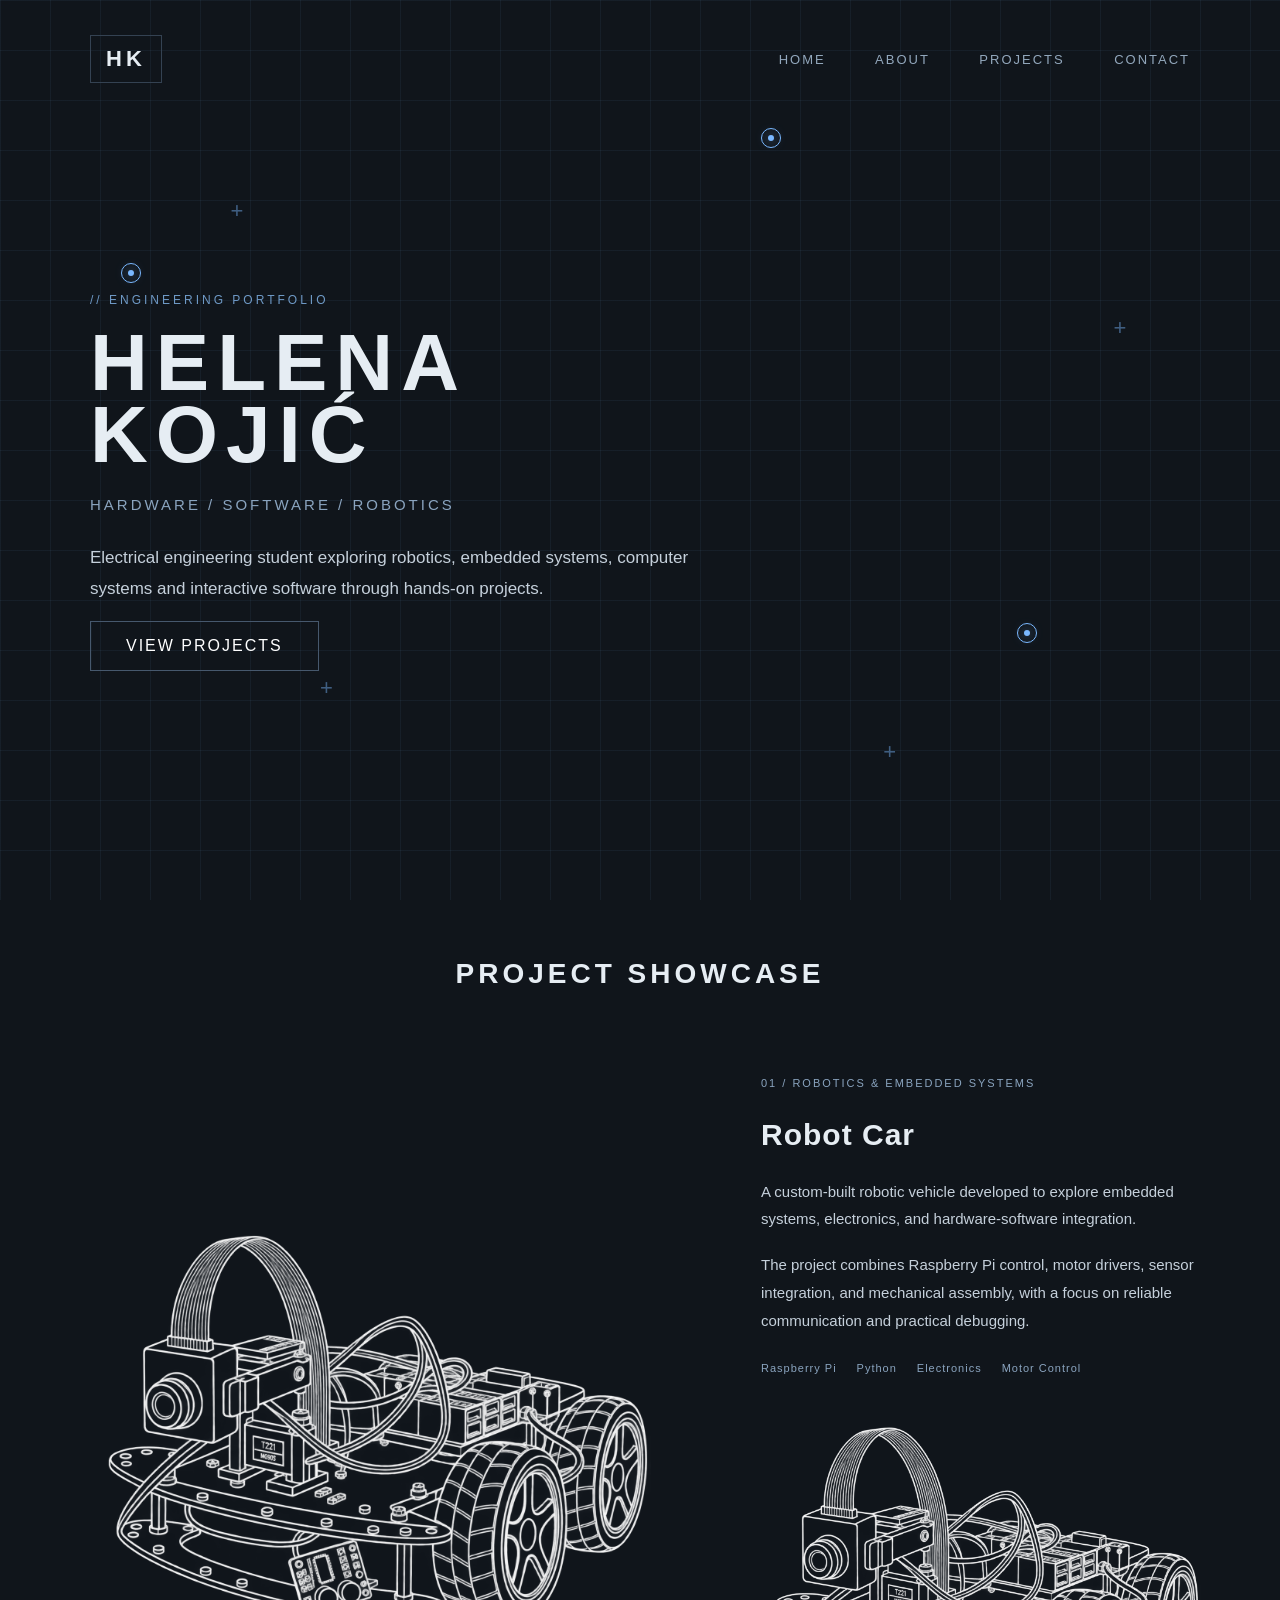
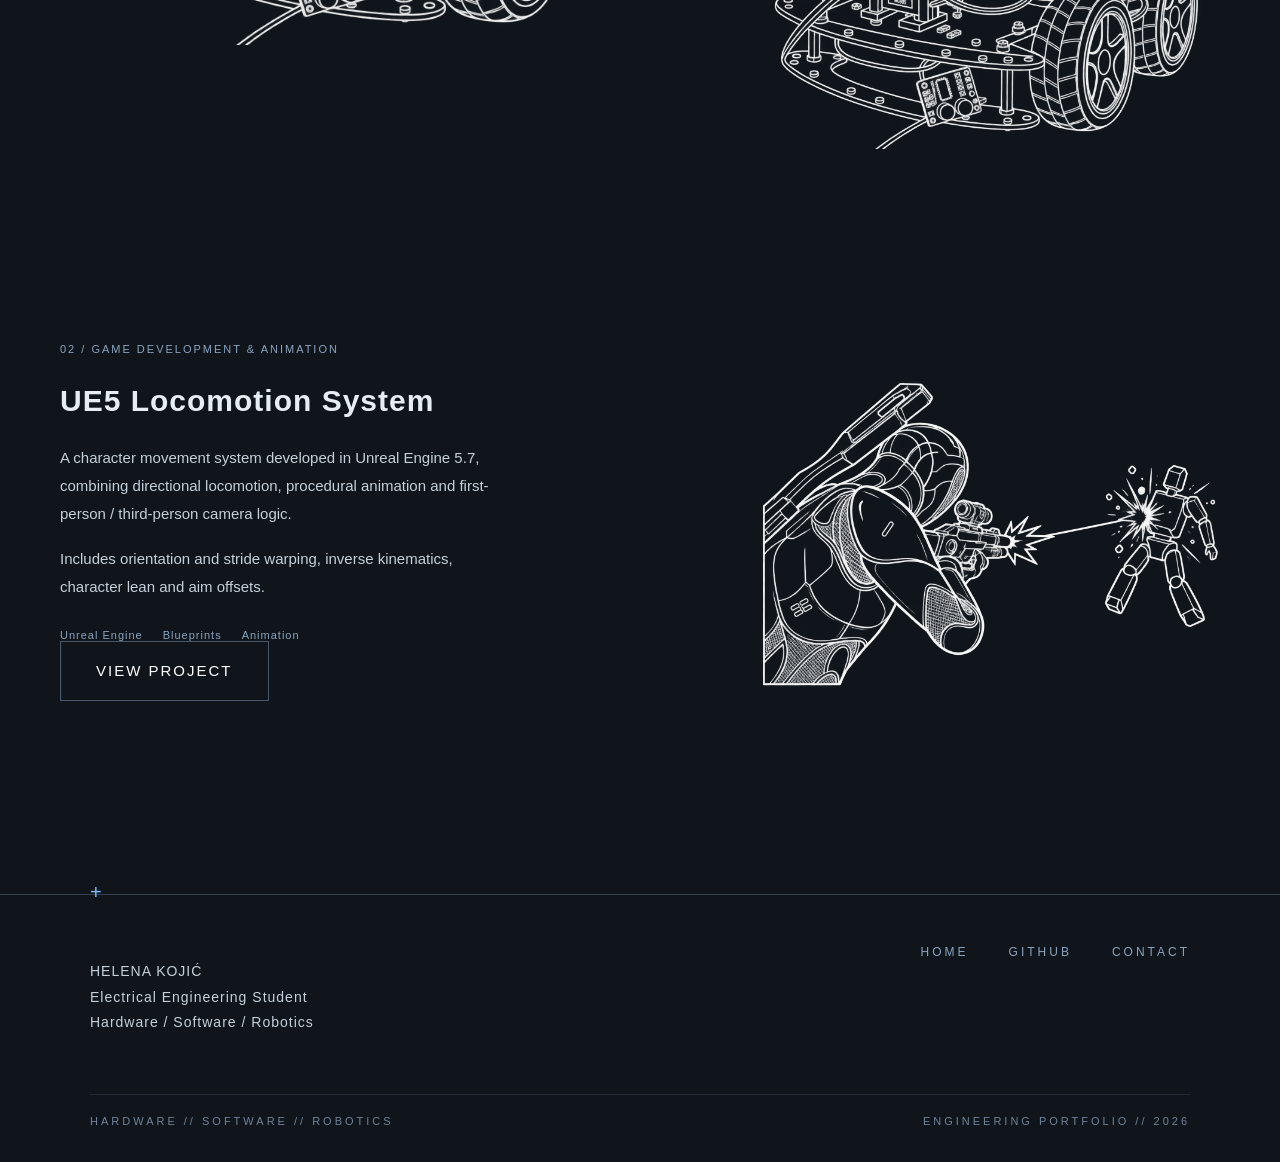
==== index.html @ 5b5fe181 "Add project image for Robot Car in index.html" ====
<!DOCTYPE html>
<html lang="en">

<head>
    <meta charset="UTF-8">
    <meta name="viewport" content="width=device-width, initial-scale=1.0">

    <title>Projects // Helena Kojić</title>

    <link rel="stylesheet" href="style.css">
</head>

<body>

    <!-- Background Effects -->

    <div class="grid"></div>
    <div class="blueprint-line"></div>

    <div class="point point1"></div>
    <div class="point point2"></div>
    <div class="point point3"></div>

    <div class="marker marker1">+</div>
    <div class="marker marker2">+</div>
    <div class="marker marker3">+</div>
    <div class="marker marker4">+</div>


    <!-- Header & Navigation -->

    <header class="header">

        <a
            class="logo"
            href="index.html"
            style="text-decoration: none; color: inherit;"
        >
            HK
        </a>

        <nav class="nav">
            <a href="index.html">HOME</a>
            <a href="about.html">ABOUT</a>
            <a href="index.html#projects">PROJECTS</a>
            <a href="contact.html">CONTACT</a>
        </nav>

    </header>


    <main>

        <!-- Hero Section -->

        <section class="hero">

            <div class="hero-left">

                <p class="tag">
                    // ENGINEERING PORTFOLIO
                </p>

                <h1>
                    HELENA<br>
                    KOJIĆ
                </h1>

                <p class="subtitle">
                    HARDWARE / SOFTWARE / ROBOTICS
                </p>

                <p class="about">
                    Electrical engineering student exploring robotics,
                    embedded systems, computer systems and interactive
                    software through hands-on projects.
                </p>

                <a class="btn" href="#projects">
                    VIEW PROJECTS
                </a>

            </div>

        </section>


        <!-- Project Showcase -->

        <section class="projects" id="projects">

            <h2>PROJECT SHOWCASE</h2>


            <!-- Project 01: Robot Car -->

            <article class="project">

                <div class="project-image">

                    <img
                        src="photos/kucicar.PNG"
                        alt="Technical line illustration of a robot car"
                    >

                </div>


                <div class="project-info">

                    <span class="project-category">
                        01 / ROBOTICS & EMBEDDED SYSTEMS
                    </span>

                    <h3>Robot Car</h3>

                    <p>
                        A custom-built robotic vehicle developed
                        to explore embedded systems, electronics,
                        and hardware-software integration.
                    </p>

                    <p>
                        The project combines Raspberry Pi control,
                        motor drivers, sensor integration, and
                        mechanical assembly, with a focus on
                        reliable communication and practical debugging.
                    </p>

                    <div class="project-tags">
                        <span>Raspberry Pi</span>
                        <span>Python</span>
                        <span>Electronics</span>
                        <span>Motor Control</span>
                        
                    </div>
<div class="project-image">
        <img src="photos/kucicar.PNG" alt="Robot Car">
    </div>
                </div>

            </article>


            <!-- Project 02: UE5 Locomotion System -->

            <article class="project">

                <div class="project-image">

                    <img
                        src="photos/ue5proj.png"
                        alt="Unreal Engine locomotion project"
                    >

                </div>


                <div class="project-info">

                    <span class="project-category">
                        02 / GAME DEVELOPMENT & ANIMATION
                    </span>

                    <h3>UE5 Locomotion System</h3>

                    <p>
                        A character movement system developed in
                        Unreal Engine 5.7, combining directional
                        locomotion, procedural animation and
                        first-person / third-person camera logic.
                    </p>

                    <p>
                        Includes orientation and stride warping,
                        inverse kinematics, character lean and
                        aim offsets.
                    </p>

                    <div class="project-tags">
                        <span>Unreal Engine</span>
                        <span>Blueprints</span>
                        <span>Animation</span>
                    </div>

                    <p>
                        <a href="ue5-locomotion.html" class="btn">
                            VIEW PROJECT
                        </a>
                    </p>

                </div>

            </article>

        </section>

    </main>


    <!-- Footer -->

    <footer class="footer">

        <div class="footer-main">

            <div class="footer-brand">

                <p>
                    HELENA KOJIĆ<br>
                    Electrical Engineering Student<br>
                    Hardware / Software / Robotics
                </p>

            </div>


            <div class="footer-links">

                <a href="index.html">
                    HOME
                </a>

                <a
                    href="https://github.com/l3nna"
                    target="_blank"
                    rel="noopener noreferrer"
                >
                    GITHUB
                </a>

                <a href="contact.html">
                    CONTACT
                </a>

            </div>

        </div>


        <div class="footer-meta">

            <span>
                HARDWARE // SOFTWARE // ROBOTICS
            </span>

            <span>
                ENGINEERING PORTFOLIO // 2026
            </span>

        </div>

    </footer>

</body>

</html>
---- style.css ----
/* Variables & Reset */
:root {
    --bg: #10151b;
    --text: #e6edf3;
    --muted: #8aa4bf;
    --soft: #c5d0db;
    --line: #344252;
    --accent: #7ab8ff;
}

* {
    box-sizing: border-box;
}

html {
    scroll-behavior: smooth;
}

body {
    margin: 0;
    background: var(--bg);
    color: var(--text);
    font-family: "Segoe UI", sans-serif;
    overflow-x: hidden;
}

/* Background & Blueprint */
.grid {
    position: fixed;
    inset: 0;
    background-image:
        linear-gradient(rgba(120,170,220,.07) 1px, transparent 1px),
        linear-gradient(90deg, rgba(120,170,220,.07) 1px, transparent 1px);
    background-size: 50px 50px;
    z-index: -3;
    animation: gridMove 20s linear infinite;
}

.blueprint-line {
    position: fixed;
    width: 300px;
    height: 1px;
    background: var(--accent);
    opacity: .25;
    top: 25%;
    left: -300px;
    z-index: -1;
    animation: lineMove 12s linear infinite;
}

.point {
    position: fixed;
    width: 6px;
    height: 6px;
    background: var(--accent);
    border-radius: 50%;
    box-shadow: 0 0 12px rgba(122,184,255,.8);
    z-index: -1;
    animation: nodePulse 3s infinite;
}

.point::after {
    content: "";
    position: absolute;
    width: 18px;
    height: 18px;
    border: 1px solid var(--accent);
    border-radius: 50%;
    left: -7px;
    top: -7px;
    animation: radarPulse 3s infinite;
}

.point1 {
    top: 30%;
    left: 10%;
}

.point2 {
    top: 70%;
    left: 80%;
    animation-delay: 1s;
}

.point3 {
    top: 15%;
    left: 60%;
    animation-delay: .5s;
}

.marker {
    position: fixed;
    color: var(--accent);
    font-size: 22px;
    opacity: .45;
    z-index: -1;
    animation: markerPulse 4s infinite ease-in-out;
}

.marker1 {
    top: 22%;
    left: 18%;
}

.marker2 {
    top: 75%;
    left: 25%;
    animation-delay: 1s;
}

.marker3 {
    top: 35%;
    right: 12%;
    animation-delay: .5s;
}

.marker4 {
    bottom: 15%;
    right: 30%;
    animation-delay: 2s;
}

/* Header & Navigation */
.header {
    display: flex;
    justify-content: space-between;
    align-items: center;
    padding: 35px 90px;
}

.logo {
    font-size: 22px;
    font-weight: 700;
    letter-spacing: 4px;
    border: 1px solid var(--line);
    padding: 10px 15px;
    animation: glow 3s infinite ease-in-out;
}

.nav a {
    position: relative;
    margin-left: 45px;
    color: #93a8bd;
    text-decoration: none;
    font-size: 13px;
    letter-spacing: 2px;
    transition: .3s;
}

.nav a:hover {
    color: white;
}

.nav a::after {
    content: "";
    position: absolute;
    left: 0;
    bottom: -8px;
    width: 0;
    height: 1px;
    background: var(--accent);
    transition: .3s;
}

.nav a:hover::after {
    width: 100%;
}

/* Hero & Typography */
.hero {
    min-height: 80vh;
    display: flex;
    justify-content: space-between;
    align-items: center;
    padding: 60px 90px;
}

.hero-left {
    max-width: 650px;
    animation: slideIn 1s ease forwards;
}

.hero-right {
    display: flex;
    flex-direction: column;
    align-items: center;
    animation: fadeIn 1.2s ease forwards;
}

.tag {
    color: #6f9ac7;
    font-size: 12px;
    letter-spacing: 3px;
    margin-bottom: 20px;
}

h1 {
    font-size: 80px;
    line-height: .9;
    letter-spacing: 8px;
    margin: 0 0 25px;
}

.subtitle {
    color: var(--muted);
    font-size: 15px;
    letter-spacing: 3px;
    margin-bottom: 30px;
}

.about,
.description {
    color: var(--soft);
    font-size: 17px;
    line-height: 1.8;
    max-width: 700px;
}

.about-page {
    padding: 60px 90px;
    width: 100%;
}

.description {
    margin-top: 40px;
}

/* Buttons & Photo */
.btn {
    display: inline-block;
    position: relative;
    overflow: hidden;
    background: transparent;
    color: white;
    border: 1px solid #46586d;
    padding: 15px 35px;
    text-decoration: none;
    letter-spacing: 2px;
    transition: .3s;
}

.btn::before {
    content: "";
    position: absolute;
    inset: 0;
    background: rgba(122,184,255,.15);
    transform: translateX(-100%);
    transition: .4s;
}

.btn:hover::before {
    transform: translateX(0);
}

.btn:hover {
    transform: translateY(-3px);
    border-color: var(--accent);
}

.photo-frame {
    width: 380px;
    height: 450px;
    padding: 15px;
    border: 1px solid var(--line);
    position: relative;
    background:
        linear-gradient(
            90deg,
            transparent 49%,
            rgba(122,184,255,.08) 50%,
            transparent 51%
        ),
        linear-gradient(
            0deg,
            transparent 49%,
            rgba(122,184,255,.08) 50%,
            transparent 51%
        );
    transition: .4s;
    animation: photoGlow 4s infinite ease-in-out;
}

.photo-frame1 {
    border: 1px solid var(--line);
    position: relative;
    background:
        linear-gradient(
            90deg,
            transparent 49%,
            rgba(122,184,255,.08) 50%,
            transparent 51%
        ),
        linear-gradient(
            0deg,
            transparent 49%,
            rgba(122,184,255,.08) 50%,
            transparent 51%
        );
    transition: .4s;
    animation: photoGlow 4s infinite ease-in-out;
}

.photo-frame:hover {
    box-shadow: 0 0 25px rgba(122,184,255,.15);
}

.photo-frame1:hover {
    box-shadow: 0 0 25px rgba(122,184,255,.15);
}
.profile {
    width: 100%;
    height: 100%;
    object-fit: cover;
    filter: grayscale(20%) contrast(1.1);
    transition: .4s;
}

.photo-frame:hover .profile {
    transform: scale(1.03);
}

.photo-frame::before {
    content: "+";
    position: absolute;
    top: -28px;
    left: 50%;
    transform: translateX(-50%);
    color: var(--accent);
    font-size: 20px;
    opacity: .5;
}

.photo-label {
    margin-top: 15px;
    color: #6f849b;
    font-size: 11px;
    letter-spacing: 3px;
}

.photo-label1 {
    margin-top: 15px;
    color: #6f849b;
    font-size: 11px;
    letter-spacing: 3px;
    text-align: center;
}

.corner {
    position: absolute;
    width: 25px;
    height: 25px;
    border-color: var(--accent);
}

.top-left {
    top: -1px;
    left: -1px;
    border-top: 2px solid;
    border-left: 2px solid;
}

.top-right {
    top: -1px;
    right: -1px;
    border-top: 2px solid;
    border-right: 2px solid;
}

.bottom-left {
    bottom: -1px;
    left: -1px;
    border-bottom: 2px solid;
    border-left: 2px solid;
}

.bottom-right {
    bottom: -1px;
    right: -1px;
    border-bottom: 2px solid;
    border-right: 2px solid;
}

.photo1 {
    width: 1180px;
    display: flex;
    flex-direction: column;
    align-items: center;
    margin-left: auto;
}

/* About & Profile */
.profile-section {
    animation: slideIn 1s ease forwards;
    display: grid;
    grid-template-columns: 1fr auto;
    align-items: center;
    gap: 120px;
}

.profile-text {
    flex: 1;
    max-width: 700px;
    animation: profileLeft 1s ease forwards;
}

.profile-photo {
    width: 380px;
    display: flex;
    flex-direction: column;
    align-items: center;
    margin-left: auto;
    animation: profileRight 1.2s ease forwards;
}

/* Focus & Philosophy */
.focus-section {
    max-width: 900px;
    margin: 100px auto 0;
    text-align: center;
}

.focus-box,
.philosophy-box,
.skill-box,
.interest-box {
    animation: boxReveal .8s ease forwards;
}

.focus-box {
    border: 1px solid var(--line);
    padding: 40px;
    margin-bottom: 90px;
    position: relative;
}

.focus-box::before {
    content: "+";
    position: absolute;
    top: -18px;
    left: 50%;
    transform: translateX(-50%);
    color: var(--accent);
    font-size: 20px;
}

.focus-box h2 {
    font-size: 25px;
    letter-spacing: 5px;
    margin-bottom: 30px;
}

.focus-box p {
    color: var(--soft);
    line-height: 2;
    font-size: 16px;
}

.philosophy-box {
    border-top: 1px solid var(--line);
    border-bottom: 1px solid var(--line);
    padding: 60px 40px;
    position: relative;
}

.philosophy-box::before,
.philosophy-box::after {
    content: "+";
    position: absolute;
    left: 50%;
    transform: translateX(-50%);
    color: var(--accent);
    font-size: 20px;
}

.philosophy-box::before {
    top: -13px;
}

.philosophy-box::after {
    bottom: -13px;
}

.quote {
    max-width: 750px;
    margin: 0 auto 30px;
    font-size: 42px;
    line-height: 1.4;
    font-style: italic;
    animation: quoteAppear 1.5s ease forwards;
}

.quote-description {
    max-width: 650px;
    margin: auto;
    color: var(--soft);
    font-size: 17px;
    line-height: 1.8;
}

.focus-box::before,
.philosophy-box::before,
.philosophy-box::after,
.skill-box::before,
.interest-box::before {
    animation: markerFloat 3s infinite ease-in-out;
}

/* Skills & Interests */
.skills {
    margin-top: 120px;
}

.skills h2 {
    font-size: 45px;
    letter-spacing: 6px;
    margin-bottom: 50px;
}

.skills-grid {
    display: grid;
    grid-template-columns: repeat(3, 1fr);
    gap: 30px;
}

.skill-box {
    border: 1px solid var(--line);
    padding: 30px;
    min-height: 250px;
    position: relative;
    transition:
        transform .3s ease,
        border-color .3s ease,
        box-shadow .3s ease;
}

.skill-box:hover {
    border-color: var(--accent);
    transform: translateY(-8px);
    box-shadow: 0 0 20px rgba(122,184,255,.12);
}

.skill-box::before {
    content: "+";
    position: absolute;
    top: -15px;
    left: 20px;
    color: var(--accent);
    font-size: 20px;
}

.skill-box h3 {
    color: var(--accent);
    font-size: 16px;
    letter-spacing: 3px;
    margin-bottom: 25px;
}

.skill-box p {
    color: var(--soft);
    line-height: 2;
    font-size: 15px;
}

.skill-box:nth-child(1) {
    animation-delay: .1s;
}

.skill-box:nth-child(2) {
    animation-delay: .2s;
}

.skill-box:nth-child(3) {
    animation-delay: .3s;
}

.skill-box:nth-child(4) {
    animation-delay: .4s;
}

.skill-box:nth-child(5) {
    animation-delay: .5s;
}

.skill-box:nth-child(6) {
    animation-delay: .6s;
}

.interests {
    margin-top: 120px;
}

.interests h2 {
    font-size: 40px;
    letter-spacing: 5px;
    margin-bottom: 50px;
}

.interest-grid {
    display: grid;
    grid-template-columns: repeat(2, 1fr);
    gap: 30px;
}

.interest-box {
    border: 1px solid var(--line);
    padding: 30px;
    position: relative;
    transition:
        transform .3s ease,
        border-color .3s ease,
        box-shadow .3s ease;
}

.interest-box:hover {
    border-color: var(--accent);
    transform: translateY(-8px);
    box-shadow: 0 0 20px rgba(122,184,255,.12);
}

.interest-box::before {
    content: "+";
    position: absolute;
    top: -15px;
    left: 20px;
    color: var(--accent);
}

.interest-box h3 {
    color: var(--accent);
    letter-spacing: 3px;
}

.interest-box p {
    color: var(--soft);
    line-height: 1.8;
}

/* Exploration */
.exploration {
    margin: 120px auto 0;
    max-width: 900px;
    text-align: center;
}

.exploration h2 {
    font-size: 35px;
    letter-spacing: 5px;
    margin-bottom: 40px;
}

.exploration-text {
    color: var(--soft);
    font-size: 18px;
    line-height: 1.9;
    max-width: 750px;
    margin: 0 auto 60px;
}

.exploration-grid {
    display: flex;
    flex-direction: column;
    gap: 35px;
}

.exploration-item {
    display: flex;
    gap: 35px;
    align-items: center;
    text-align: left;
}

.exploration-item span {
    color: var(--accent);
    font-size: 32px;
    font-weight: bold;
    min-width: 40px;
}

.exploration-item p {
    color: var(--soft);
    font-size: 17px;
    line-height: 1.8;
    margin: 0;
}


/* ==========================
   PROJECT SHOWCASE
   ========================== */

.projects {
    width: calc(100% - 120px);
    max-width: 1200px;
    margin: 120px auto 0;
}

.projects h2 {
    text-align: center;
    font-size: 28px;
    font-weight: 700;
    letter-spacing: 4px;
    margin: 0 0 85px;
}

/* Project layout */

.projects .project {
    display: grid;
    grid-template-columns: minmax(0, 1.15fr) minmax(0, 0.85fr);
    align-items: center;
    column-gap: 80px;
    margin-bottom: 130px;
    width: 100%;
}

/* Image */

.projects .project-image {
    width: 100%;
    min-width: 0;
    height: 420px;

    display: flex;
    align-items: center;
    justify-content: center;
}

.projects .project-image img {
    display: block;
    width: 100%;
    height: 100%;
    object-fit: contain;
}

/* Information */

.projects .project-info {
    width: 100%;
    min-width: 0;
    max-width: 440px;
}

.projects .project-category {
    display: block;
    color: var(--muted);
    font-size: 11px;
    font-weight: 500;
    letter-spacing: 2px;
    line-height: 1.6;
    margin-bottom: 22px;
}

.projects .project-info h3 {
    font-size: 30px;
    font-weight: 600;
    letter-spacing: 1px;
    line-height: 1.3;
    margin: 0 0 24px;
    color: var(--text);
}

.projects .project-info p {
    font-size: 15px;
    line-height: 1.85;
    color: var(--soft);
    margin: 0 0 18px;
}

/* Technology list */

.projects .project-tags {
    display: flex;
    flex-wrap: wrap;
    gap: 10px 20px;
    margin-top: 28px;
}

.projects .project-tags span {
    font-size: 11px;
    letter-spacing: 1px;
    color: var(--muted);
}

/* Alternate image / text position */

.projects .project:nth-of-type(even) .project-image {
    order: 2;
}

.projects .project:nth-of-type(even) .project-info {
    order: 1;
}

/* Responsive */

@media (max-width: 900px) {
    .projects {
        width: calc(100% - 60px);
    }

    .projects .project {
        grid-template-columns: 1fr;
        gap: 35px;
        margin-bottom: 90px;
    }

    .projects .project-image {
        height: 340px;
        order: 0 !important;
    }

    .projects .project-info {
        max-width: 650px;
        order: 1 !important;
    }
}

@media (max-width: 600px) {
    .projects {
        width: calc(100% - 40px);
        margin-top: 80px;
    }

    .projects h2 {
        font-size: 23px;
        margin-bottom: 45px;
    }

    .projects .project-image {
        height: 260px;
    }

    .projects .project-info h3 {
        font-size: 26px;
    }

    .projects .project-info p {
        font-size: 14px;
    }
}


/* Contact */
.contact-page {
    padding: 60px 90px;
}

.contact-header {
    animation: slideIn 1s ease forwards;
}

.contact-container {
    margin-top: 100px;
    display: grid;
    grid-template-columns: 1fr 1fr;
    gap: 80px;
    align-items: center;
}

.contact-box {
    border: 1px solid var(--line);
    padding: 35px;
    margin-bottom: 40px;
    position: relative;
    transition: .3s;
}

.contact-box:hover {
    border-color: var(--accent);
    transform: translateY(-5px);
}

.contact-box::before {
    content: "+";
    position: absolute;
    top: -15px;
    left: 20px;
    color: var(--accent);
}

.contact-box h2 {
    color: var(--accent);
    font-size: 16px;
    letter-spacing: 4px;
    margin-bottom: 25px;
}

.contact-box p {
    color: var(--soft);
    line-height: 2;
}

.contact-box a {
    color: var(--soft);
    text-decoration: none;
    transition: .3s;
}

.contact-box a:hover {
    color: var(--accent);
}

.terminal {
    border: 1px solid var(--line);
    padding: 45px;
    min-height: 300px;
    position: relative;
    background: rgba(122,184,255,.03);
}

.terminal::before {
    content: "+";
    position: absolute;
    top: -15px;
    left: 50%;
    transform: translateX(-50%);
    color: var(--accent);
}

.terminal-title {
    color: var(--accent);
    letter-spacing: 3px;
    font-size: 13px;
    margin-bottom: 40px;
}

.terminal p {
    color: var(--soft);
    font-size: 17px;
    line-height: 2;
}

.terminal-line {
    margin-top: 50px;
    color: var(--accent);
    letter-spacing: 4px;
    animation: blinkText 2s infinite;
}

/* Footer */
.footer {
    margin-top: 150px;
    padding: 50px 90px 35px;
    border-top: 1px solid var(--line);
    position: relative;
}

.footer::before {
    content: "+";
    position: absolute;
    top: -14px;
    left: 90px;
    color: var(--accent);
    font-size: 20px;
}

.footer-main {
    display: flex;
    justify-content: space-between;
    align-items: flex-start;
}

.footer-logo {
    font-size: 42px;
    font-weight: 700;
    letter-spacing: 8px;
    margin-bottom: 15px;
}

.footer-brand p {
    color: var(--soft);
    font-size: 14px;
    line-height: 1.8;
    letter-spacing: 1px;
}

.footer-links {
    display: flex;
    gap: 40px;
}

.footer-links a {
    color: #8aa4bf;
    text-decoration: none;
    font-size: 12px;
    letter-spacing: 3px;
    position: relative;
    transition: .3s;
}

.footer-links a:hover {
    color: var(--accent);
}

.footer-links a::after {
    content: "";
    position: absolute;
    left: 0;
    bottom: -8px;
    width: 0;
    height: 1px;
    background: var(--accent);
    transition: .3s;
}

.footer-links a:hover::after {
    width: 100%;
}

.footer-meta {
    margin-top: 45px;
    padding-top: 20px;
    border-top: 1px solid rgba(52,66,82,.5);
    display: flex;
    justify-content: space-between;
    color: #6f849b;
    font-size: 11px;
    letter-spacing: 3px;
}

/* Animations */
@keyframes gridMove {
    from {
        background-position: 0 0;
    }

    to {
        background-position: 50px 50px;
    }
}

@keyframes lineMove {
    from {
        transform: translateX(0);
    }

    to {
        transform: translateX(160vw);
    }
}

@keyframes nodePulse {
    0%, 100% {
        opacity: .35;
    }

    50% {
        opacity: 1;
    }
}

@keyframes radarPulse {
    from {
        transform: scale(.5);
        opacity: .6;
    }

    to {
        transform: scale(2);
        opacity: 0;
    }
}

@keyframes markerPulse {
    0%, 100% {
        opacity: .25;
        transform: scale(1);
    }

    50% {
        opacity: .7;
        transform: scale(1.15);
    }
}

@keyframes glow {
    0%, 100% {
        box-shadow: none;
    }

    50% {
        box-shadow: 0 0 15px rgba(122,184,255,.25);
    }
}

@keyframes slideIn {
    from {
        opacity: 0;
        transform: translateX(-40px);
    }

    to {
        opacity: 1;
        transform: translateX(0);
    }
}

@keyframes fadeIn {
    from {
        opacity: 0;
        transform: translateY(30px);
    }

    to {
        opacity: 1;
        transform: translateY(0);
    }
}

@keyframes profileLeft {
    from {
        opacity: 0;
        transform: translateX(-50px);
    }

    to {
        opacity: 1;
        transform: translateX(0);
    }
}

@keyframes profileRight {
    from {
        opacity: 0;
        transform: translateX(50px);
    }

    to {
        opacity: 1;
        transform: translateX(0);
    }
}

@keyframes boxReveal {
    from {
        opacity: 0;
        transform: translateY(30px);
    }

    to {
        opacity: 1;
        transform: translateY(0);
    }
}

@keyframes photoGlow {
    0%, 100% {
        box-shadow: 0 0 0 rgba(122,184,255,0);
    }

    50% {
        box-shadow: 0 0 25px rgba(122,184,255,.15);
    }
}

@keyframes markerFloat {
    0%, 100% {
        opacity: .4;
        transform: translateY(0);
    }

    50% {
        opacity: 1;
        transform: translateY(-5px);
    }
}

@keyframes quoteAppear {
    from {
        opacity: 0;
        letter-spacing: 8px;
    }

    to {
        opacity: 1;
        letter-spacing: 0;
    }
}

@keyframes blinkText {
    0%, 100% {
        opacity: .3;
    }

    50% {
        opacity: 1;
    }
}

/* Mobile */
@media(max-width:900px) {
    .header,
    .hero,
    .about-page {
        padding: 30px;
    }

    .hero,
    .profile-section {
        flex-direction: column;
        gap: 60px;
    }

    h1 {
        font-size: 50px;
    }

    .photo-frame {
        width: 300px;
        height: 380px;
    }

    .profile-photo {
        width: 300px;
    }

    .skills-grid,
    .interest-grid {
        grid-template-columns: 1fr;
    }

    .nav a {
        margin-left: 15px;
    }

    .contact-container {
        grid-template-columns: 1fr;
    }

    .contact-page {
        padding: 30px;
    }
}
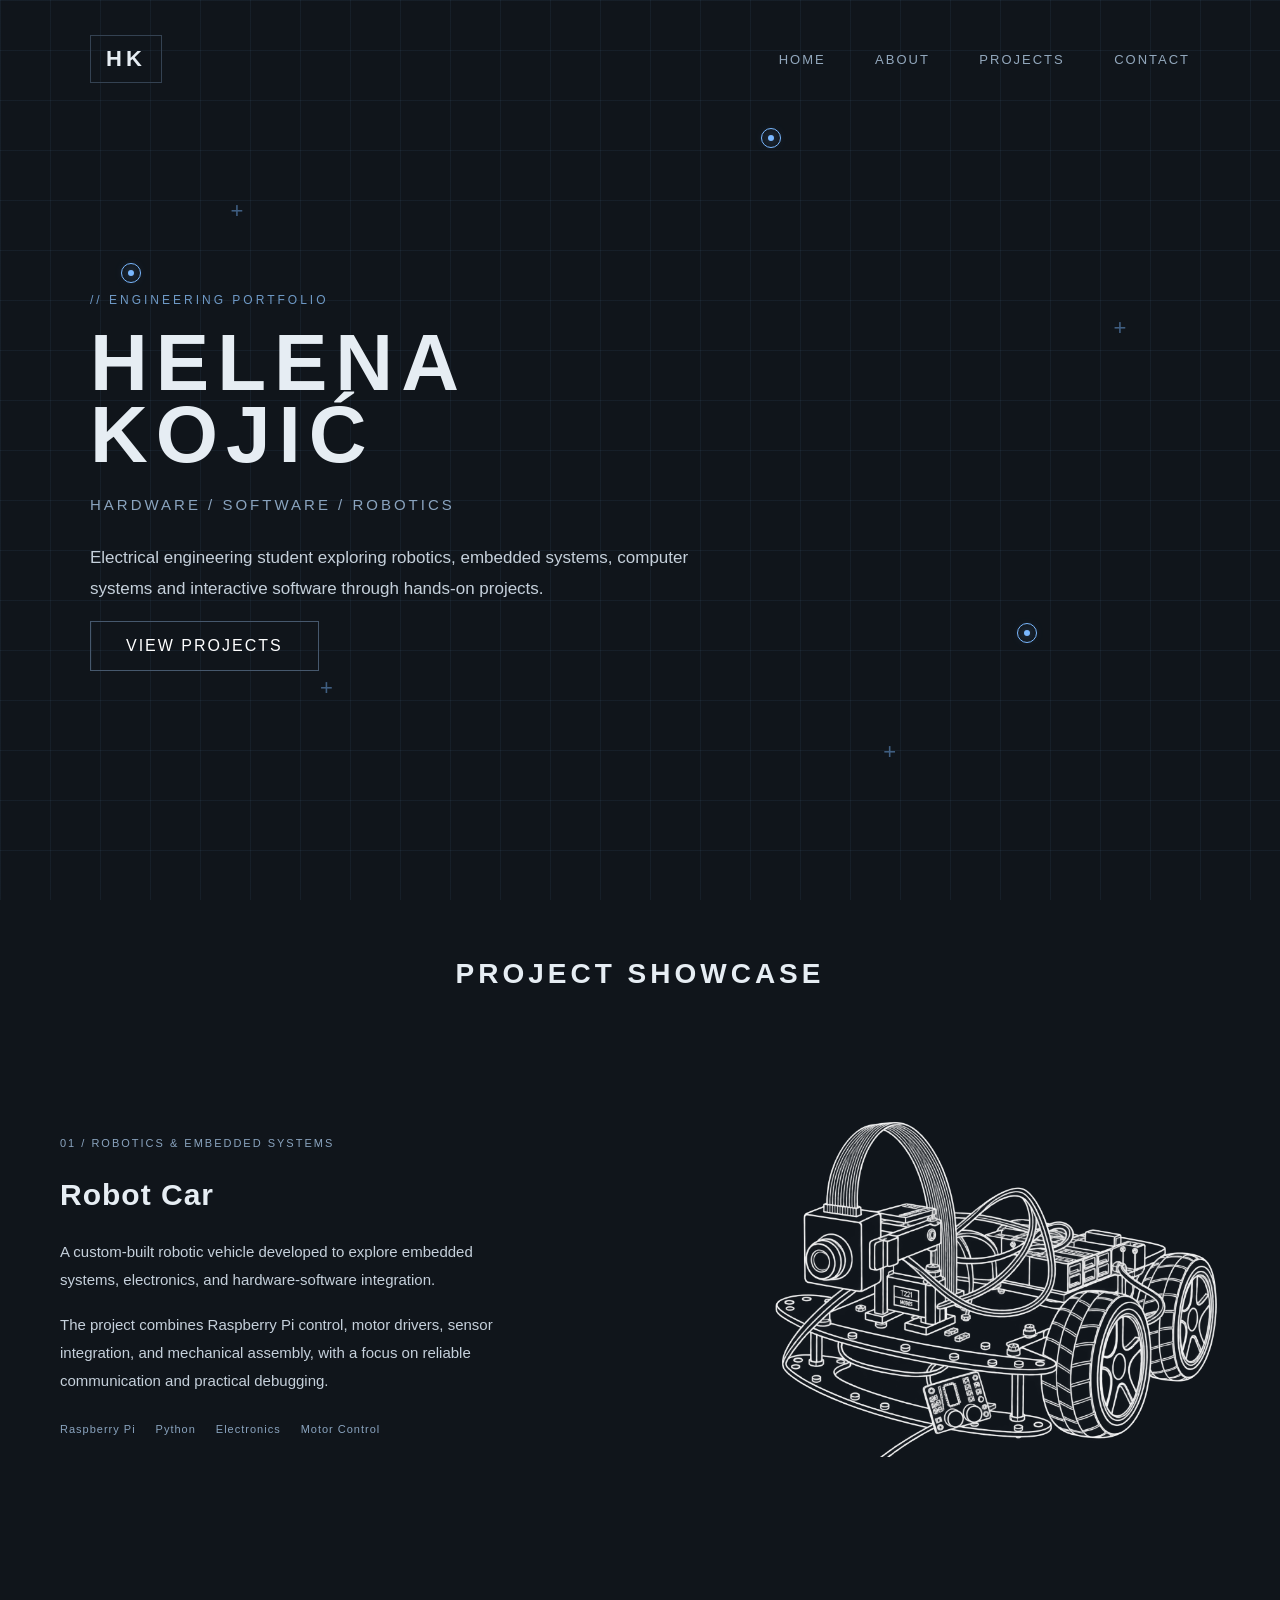
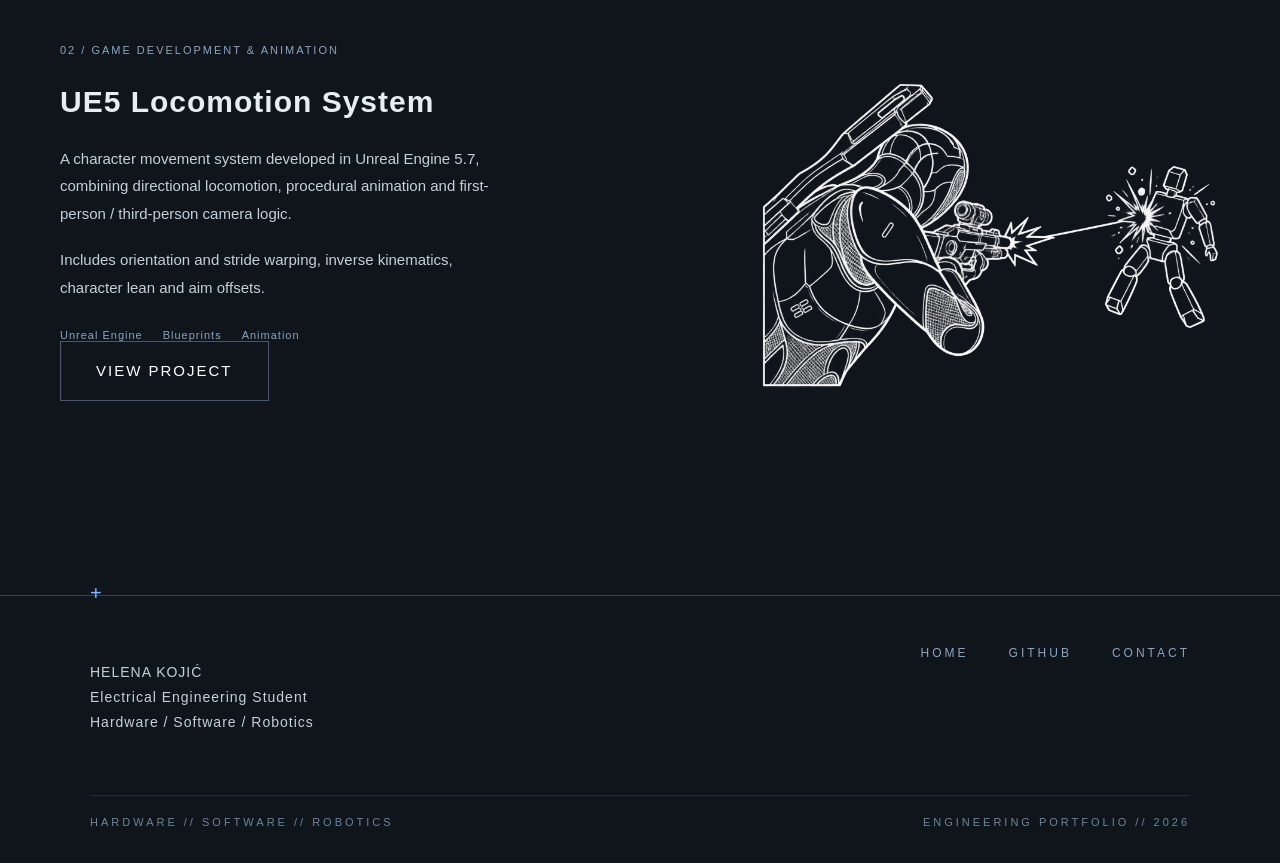
==== commit 0f0cf84d: "Refactor project image section in index.html" ====
--- a/index.html
+++ b/index.html
@@ -97,14 +97,7 @@
 
             <article class="project">
 
-                <div class="project-image">
-
-                    <img
-                        src="photos/kucicar.PNG"
-                        alt="Technical line illustration of a robot car"
-                    >
-
-                </div>
+                
 
 
                 <div class="project-info">
@@ -135,11 +128,16 @@
                         <span>Motor Control</span>
                         
                     </div>
+
+                </div>
 <div class="project-image">
-        <img src="photos/kucicar.PNG" alt="Robot Car">
-    </div>
-                </div>
-
+
+                    <img
+                        src="photos/kucicar.PNG"
+                        alt="Technical line illustration of a robot car"
+                    >
+
+                </div>
             </article>
 
 
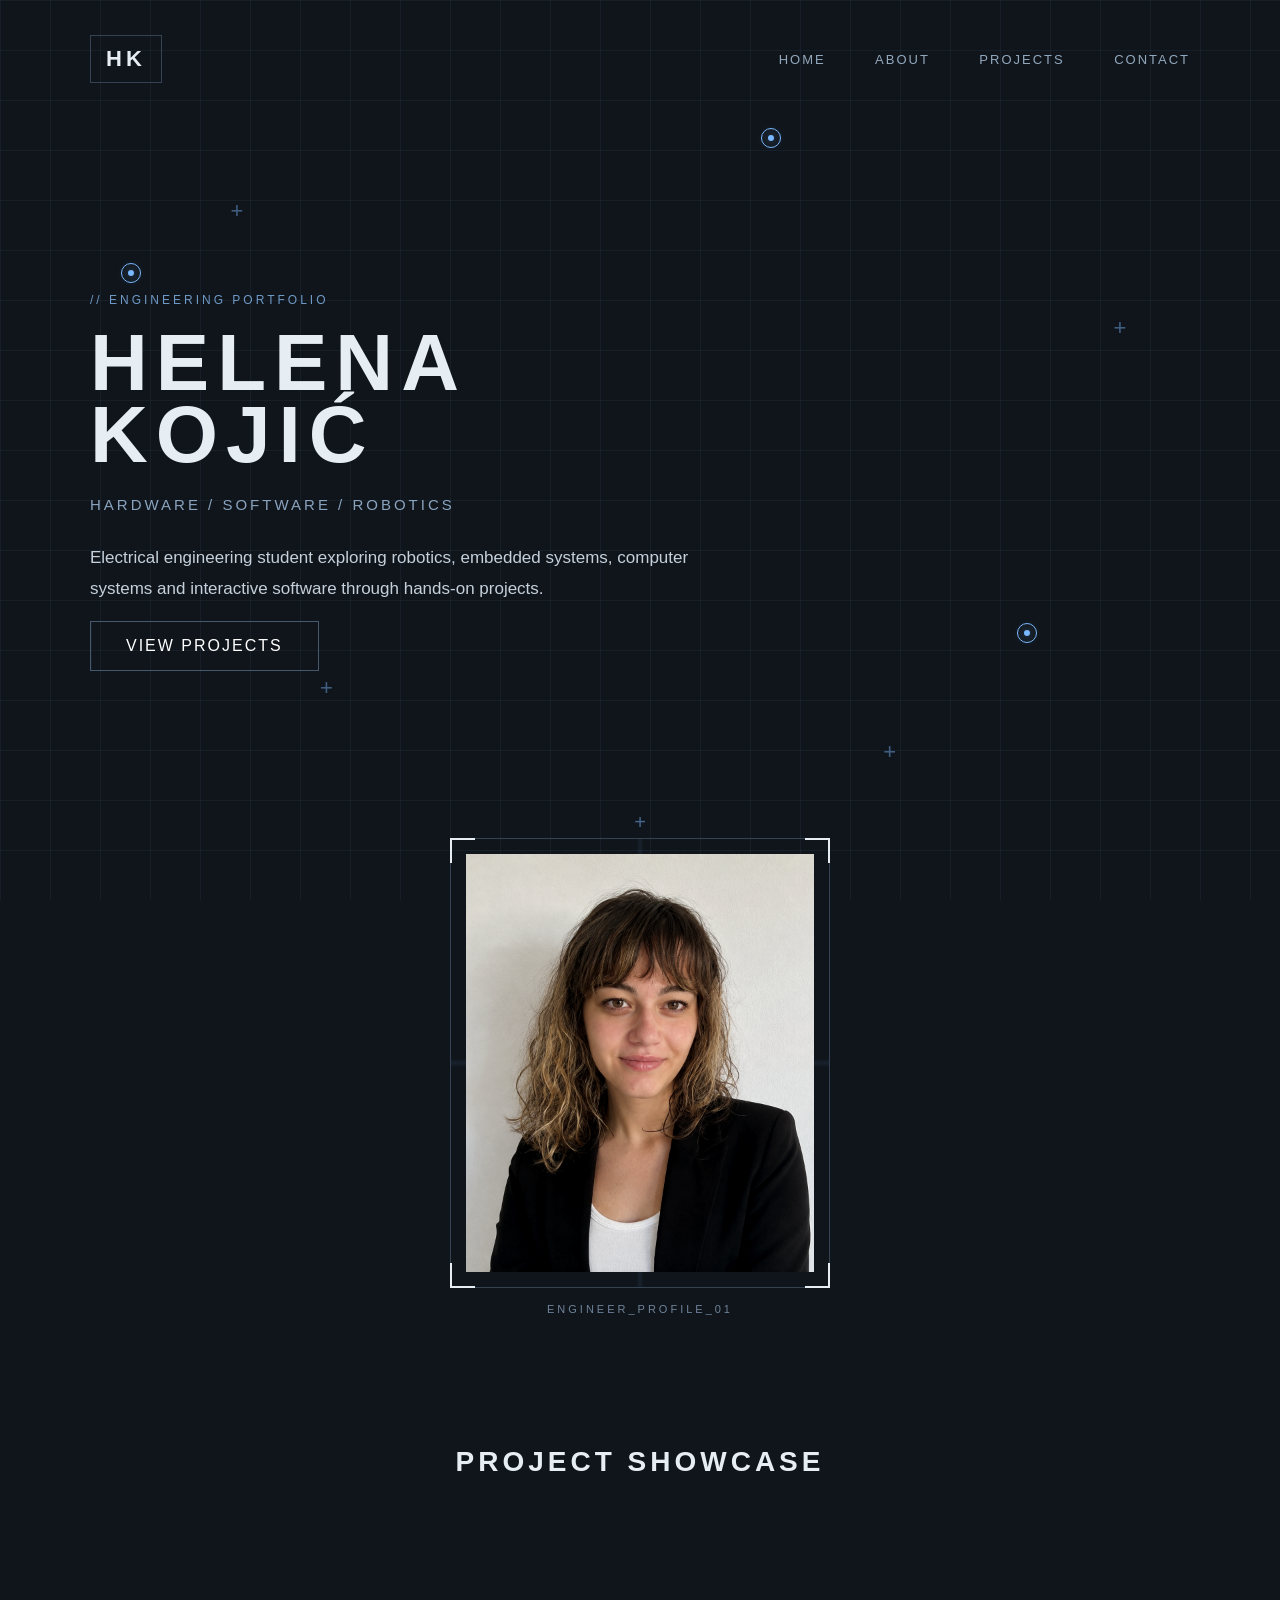
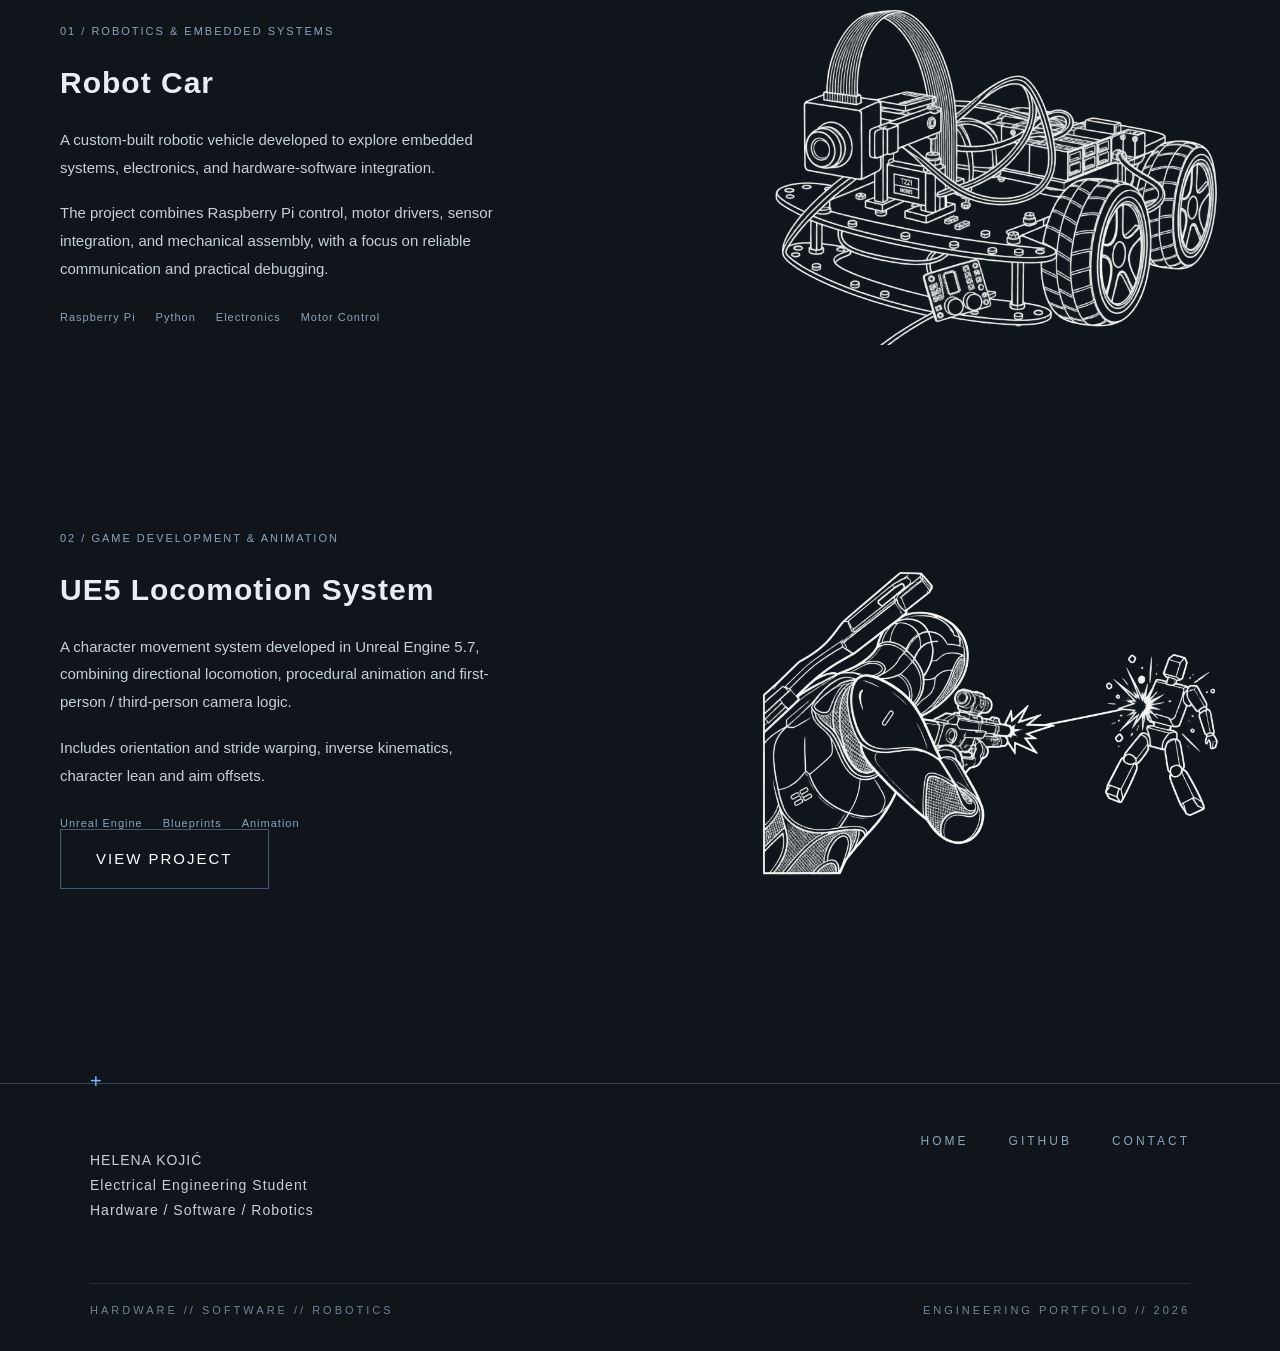
==== commit 4b8ce48c: "Add photo frame section to index.html Added a new section for displaying a photo frame and label." ====
--- a/index.html
+++ b/index.html
@@ -85,6 +85,24 @@
 
         </section>
 
+<section class="hero-right">
+
+            <div class="photo-frame">
+
+                <div class="corner top-left"></div>
+                <div class="corner top-right"></div>
+                <div class="corner bottom-left"></div>
+                <div class="corner bottom-right"></div>
+
+                <img src="photos/Lena.jpg" class="profile">
+
+            </div>
+
+            <p class="photo-label">
+                ENGINEER_PROFILE_01
+            </p>
+
+        </section>
 
         <!-- Project Showcase -->
 
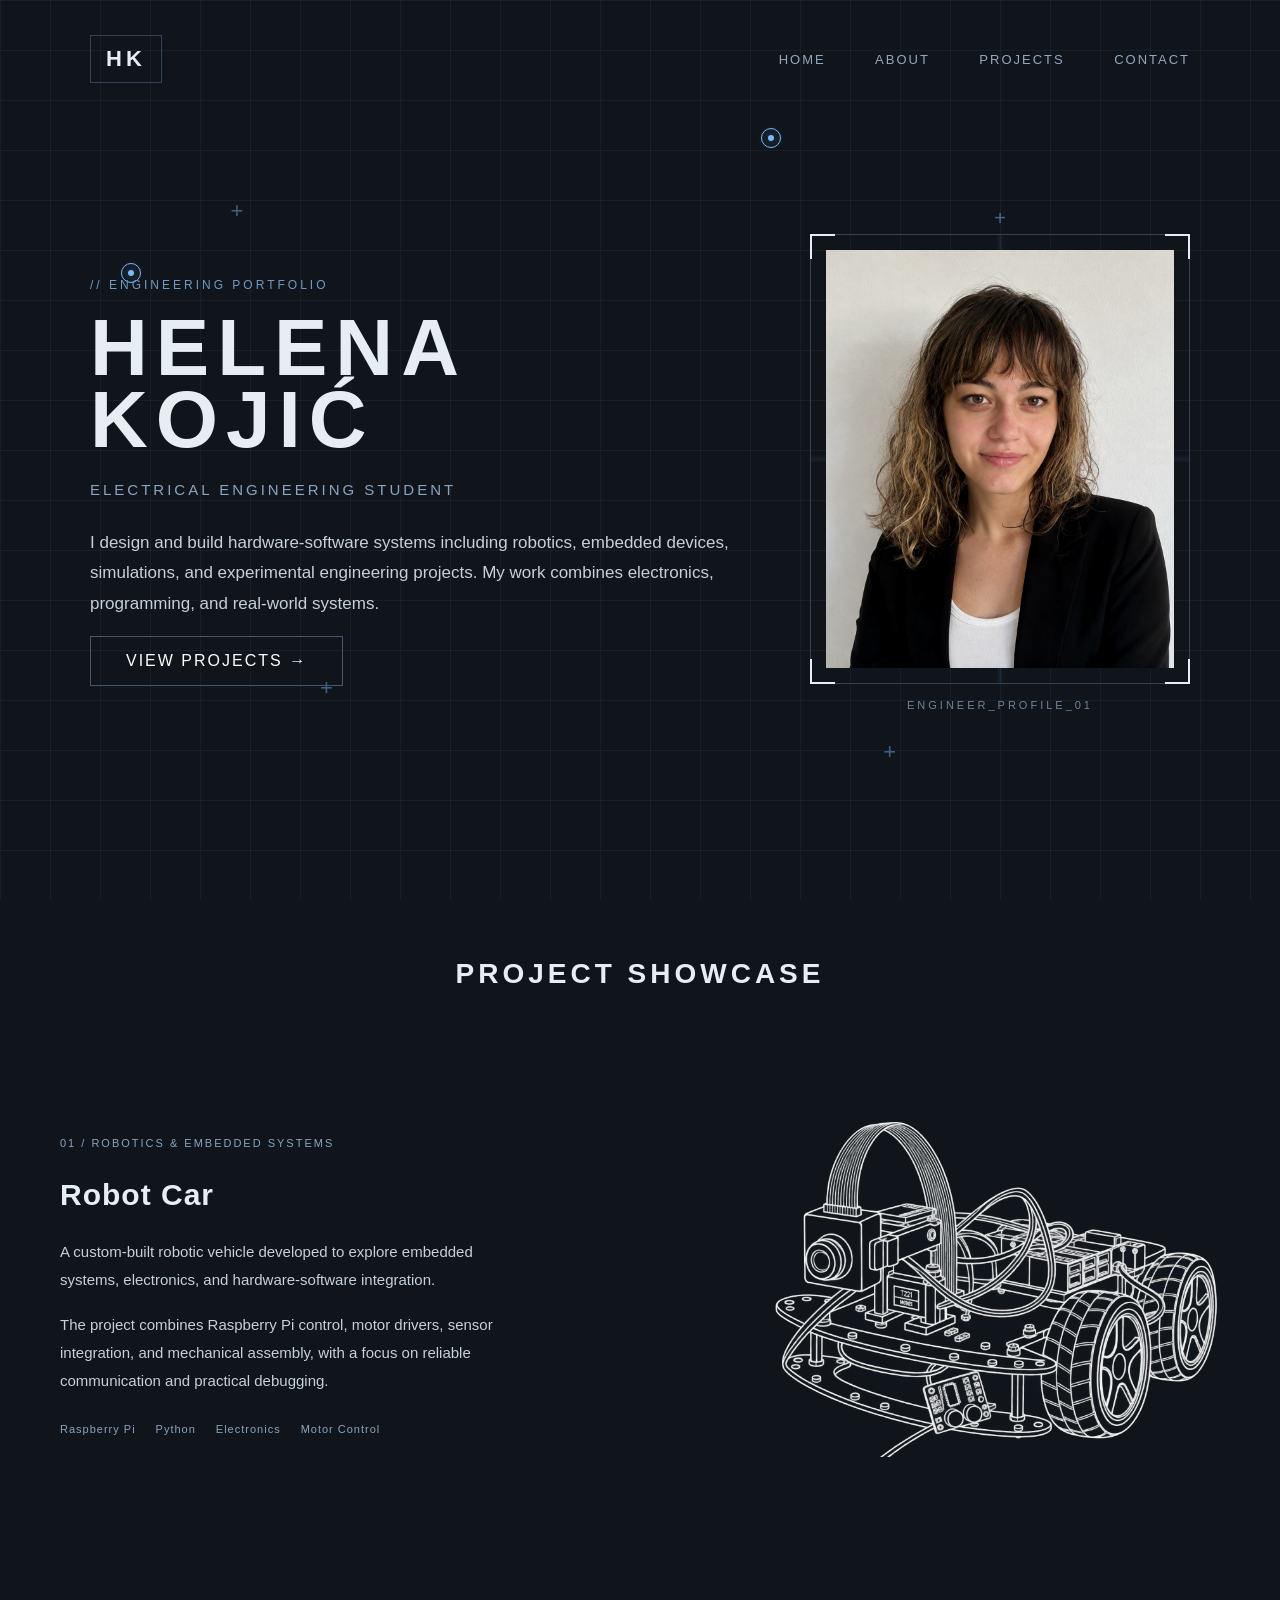
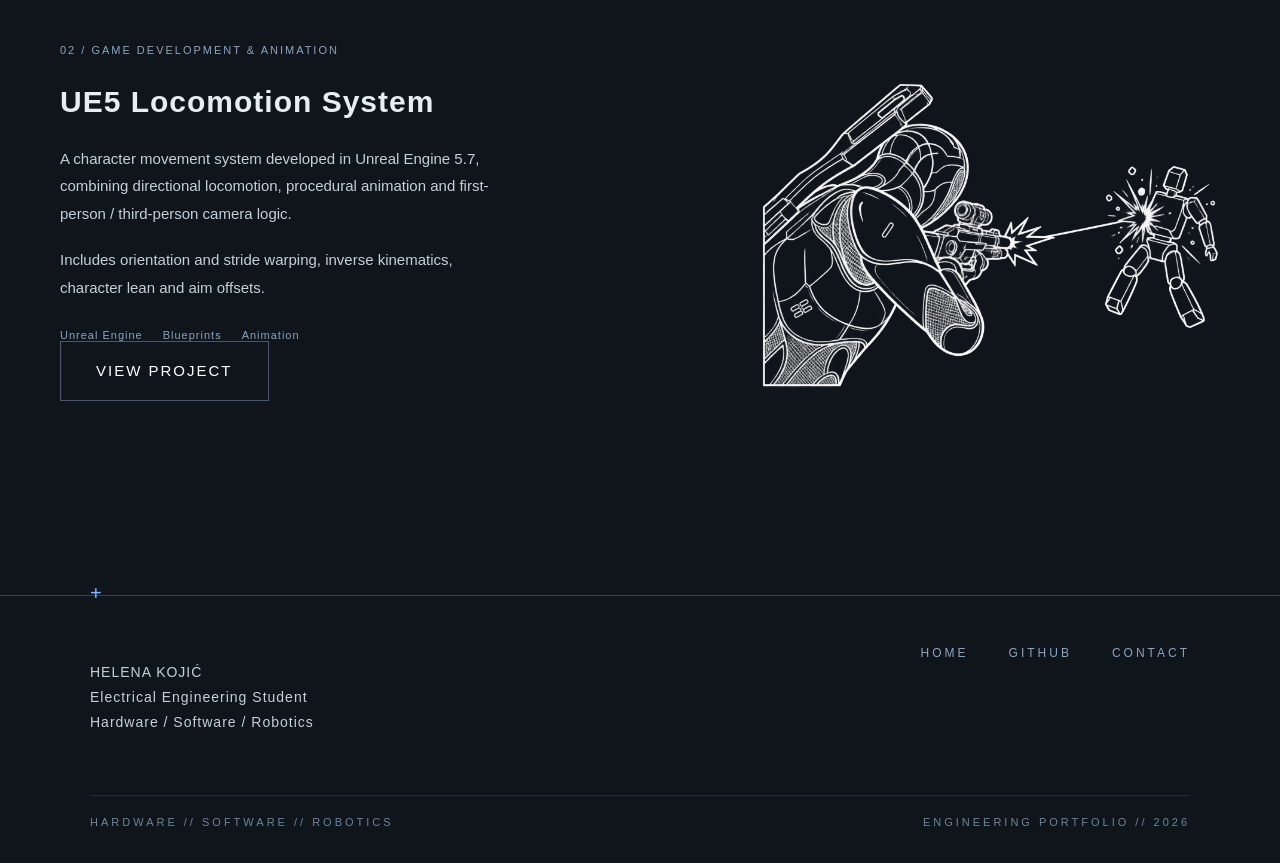
==== commit b89a18fd: "Revise hero section structure and text Refactor hero section layout and update content for clarity." ====
--- a/index.html
+++ b/index.html
@@ -54,38 +54,34 @@
 
         <!-- Hero Section -->
 
-        <section class="hero">
-
-            <div class="hero-left">
-
-                <p class="tag">
-                    // ENGINEERING PORTFOLIO
-                </p>
-
-                <h1>
-                    HELENA<br>
-                    KOJIĆ
-                </h1>
-
-                <p class="subtitle">
-                    HARDWARE / SOFTWARE / ROBOTICS
-                </p>
-
-                <p class="about">
-                    Electrical engineering student exploring robotics,
-                    embedded systems, computer systems and interactive
-                    software through hands-on projects.
-                </p>
-
-                <a class="btn" href="#projects">
-                    VIEW PROJECTS
-                </a>
-
-            </div>
+        <main class="hero">
+
+        <section class="hero-left">
+
+            <p class="tag">// ENGINEERING PORTFOLIO</p>
+
+            <h1>
+                HELENA KOJIĆ
+            </h1>
+
+            <p class="subtitle">
+                ELECTRICAL ENGINEERING STUDENT
+            </p>
+
+            <p class="about">
+                I design and build hardware-software systems including robotics,
+                embedded devices, simulations, and experimental engineering projects.
+                My work combines electronics, programming, and real-world systems.
+            </p>
+
+            <a href="#projects" class="btn">
+                VIEW PROJECTS →
+            </a>
 
         </section>
 
-<section class="hero-right">
+
+        <section class="hero-right">
 
             <div class="photo-frame">
 
@@ -104,6 +100,9 @@
 
         </section>
 
+        
+
+    </main>
         <!-- Project Showcase -->
 
         <section class="projects" id="projects">
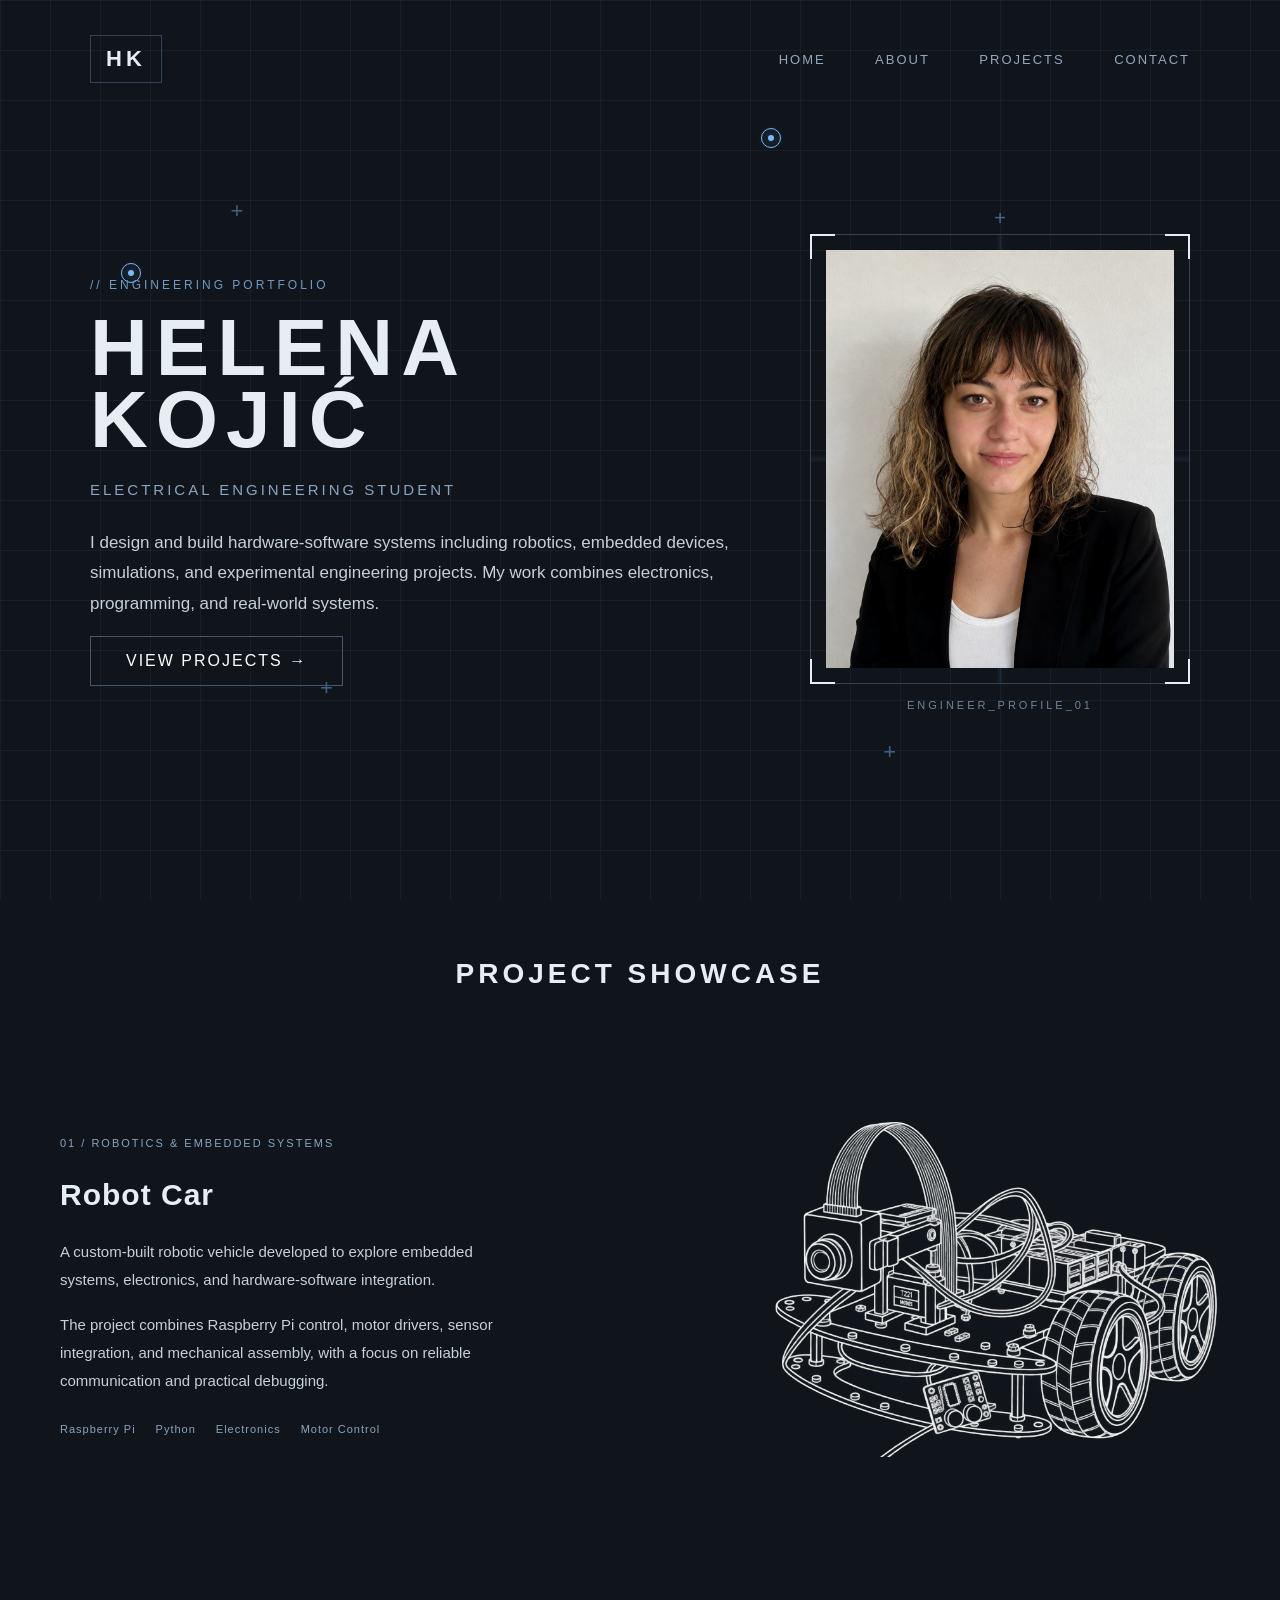
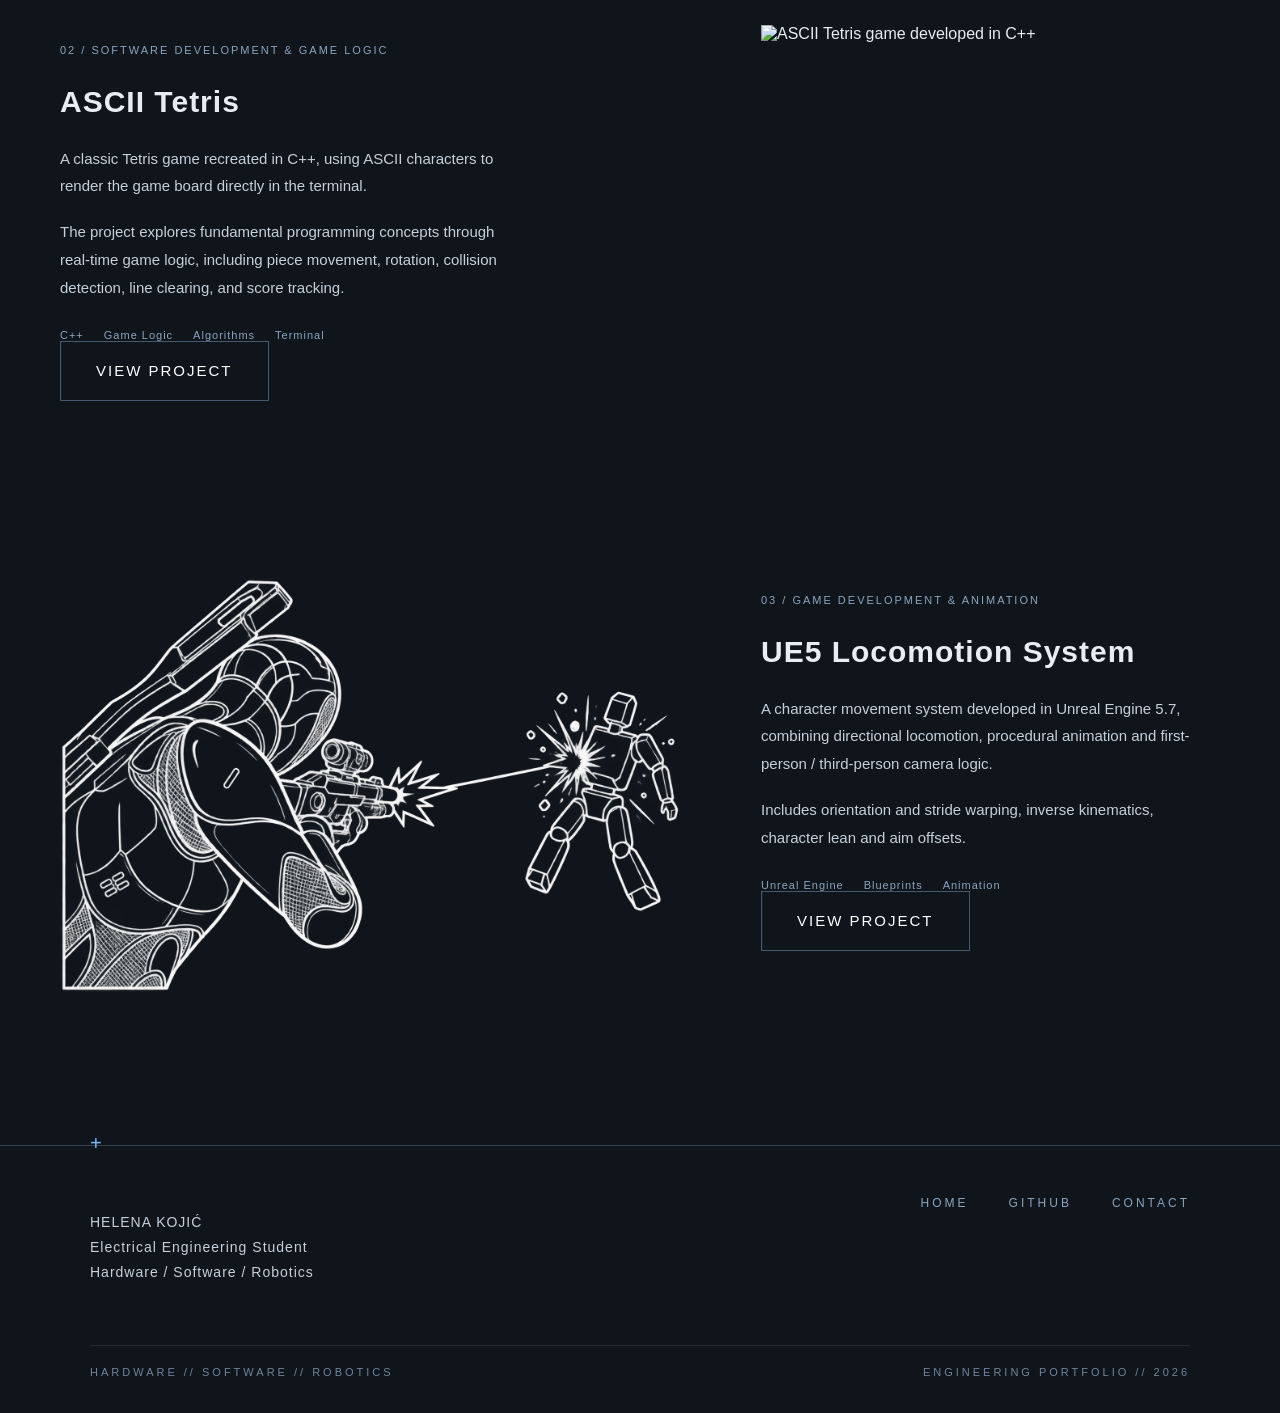
==== commit 800e01ce: "Add ASCII Tetris project section to index.html Added a new project section for ASCII Tetris, detaili" ====
--- a/index.html
+++ b/index.html
@@ -157,6 +157,58 @@
                 </div>
             </article>
 
+<!-- Project 02: ASCII Tetris -->
+
+<article class="project">
+
+    <div class="project-image">
+
+        <img
+            src="photos/tetris.png"
+            alt="ASCII Tetris game developed in C++"
+        >
+
+    </div>
+
+    <div class="project-info">
+
+        <span class="project-category">
+            02 / SOFTWARE DEVELOPMENT & GAME LOGIC
+        </span>
+
+        <h3>ASCII Tetris</h3>
+
+        <p>
+            A classic Tetris game recreated in C++,
+            using ASCII characters to render the
+            game board directly in the terminal.
+        </p>
+
+        <p>
+            The project explores fundamental programming
+            concepts through real-time game logic,
+            including piece movement, rotation,
+            collision detection, line clearing,
+            and score tracking.
+        </p>
+
+        <div class="project-tags">
+            <span>C++</span>
+            <span>Game Logic</span>
+            <span>Algorithms</span>
+            <span>Terminal</span>
+        </div>
+
+        <p>
+            <a href="tetris.html" class="btn">
+                VIEW PROJECT
+            </a>
+        </p>
+
+    </div>
+
+</article>
+
 
             <!-- Project 02: UE5 Locomotion System -->
 
@@ -175,7 +227,7 @@
                 <div class="project-info">
 
                     <span class="project-category">
-                        02 / GAME DEVELOPMENT & ANIMATION
+                        03 / GAME DEVELOPMENT & ANIMATION
                     </span>
 
                     <h3>UE5 Locomotion System</h3>
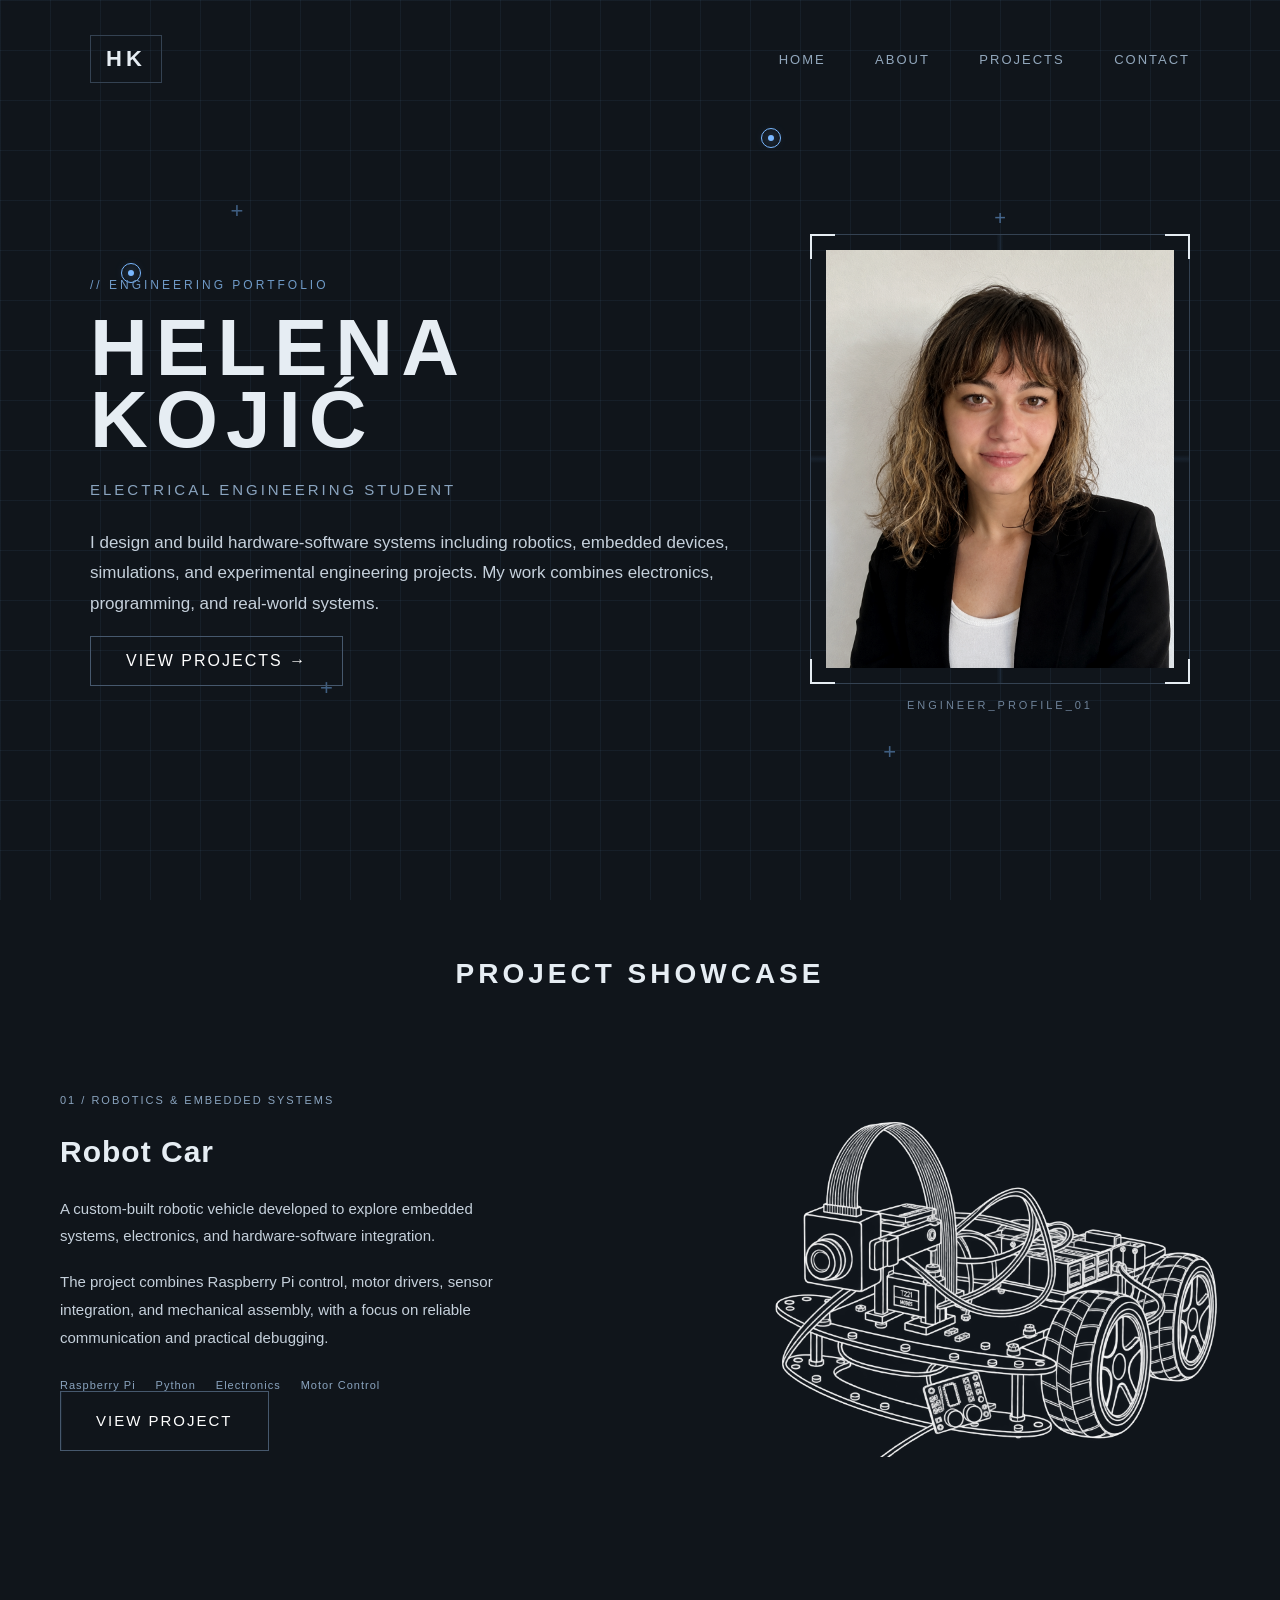
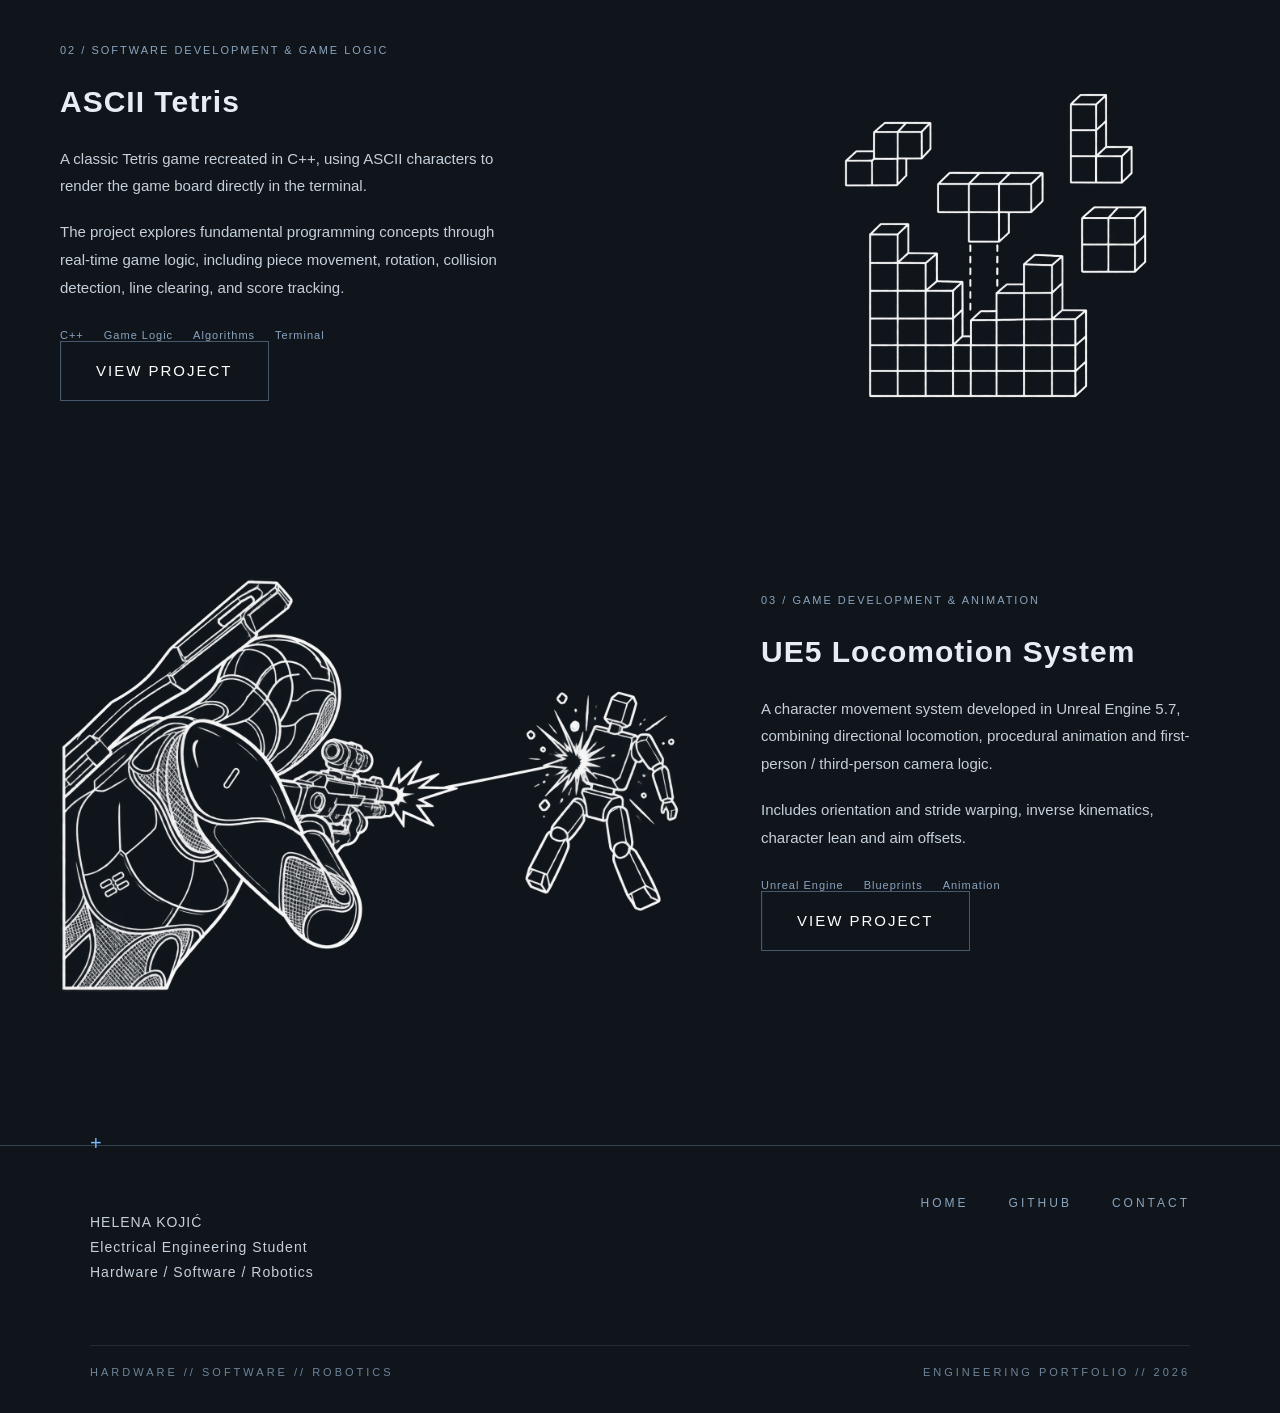
==== commit 87839240: "Add project link to index.html" ====
--- a/index.html
+++ b/index.html
@@ -145,7 +145,11 @@
                         <span>Motor Control</span>
                         
                     </div>
-
+        <p>
+            <a href="robotcar.html" class="btn">
+                VIEW PROJECT
+            </a>
+        </p>
                 </div>
 <div class="project-image">
 
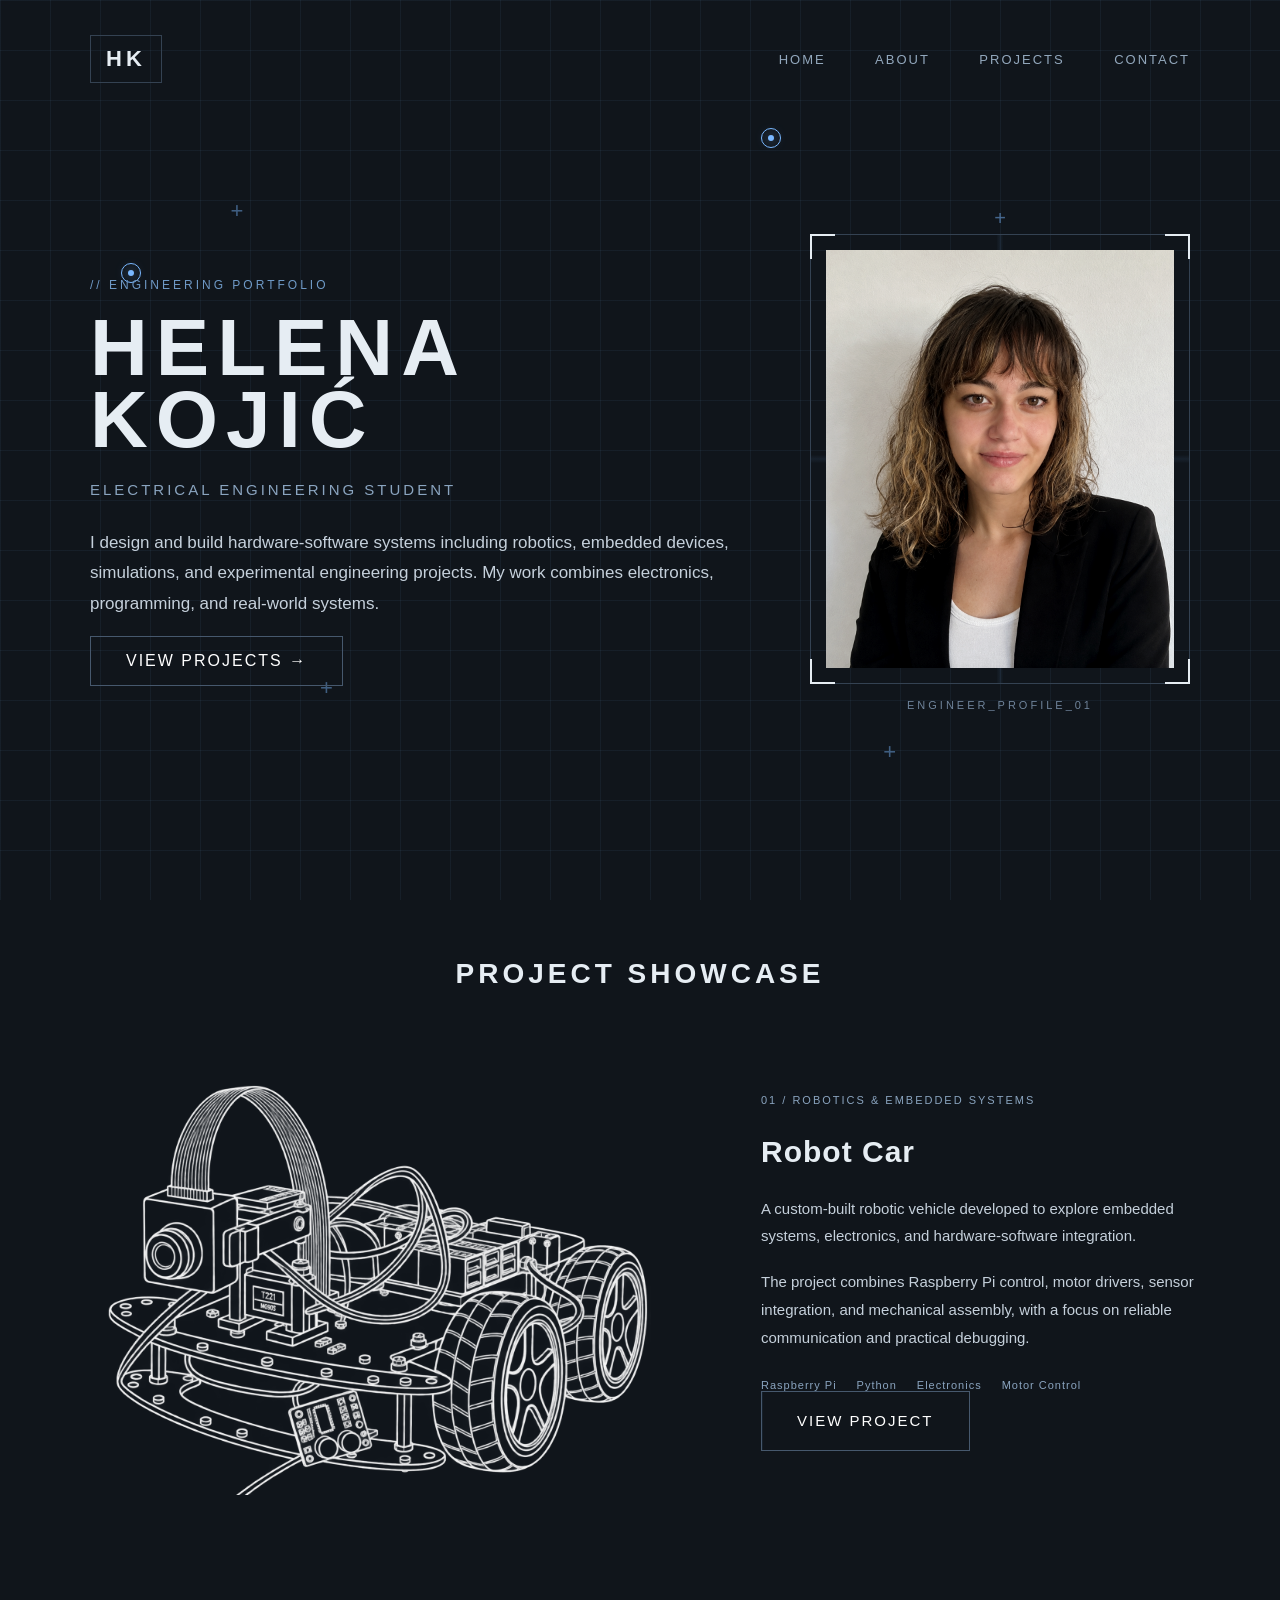
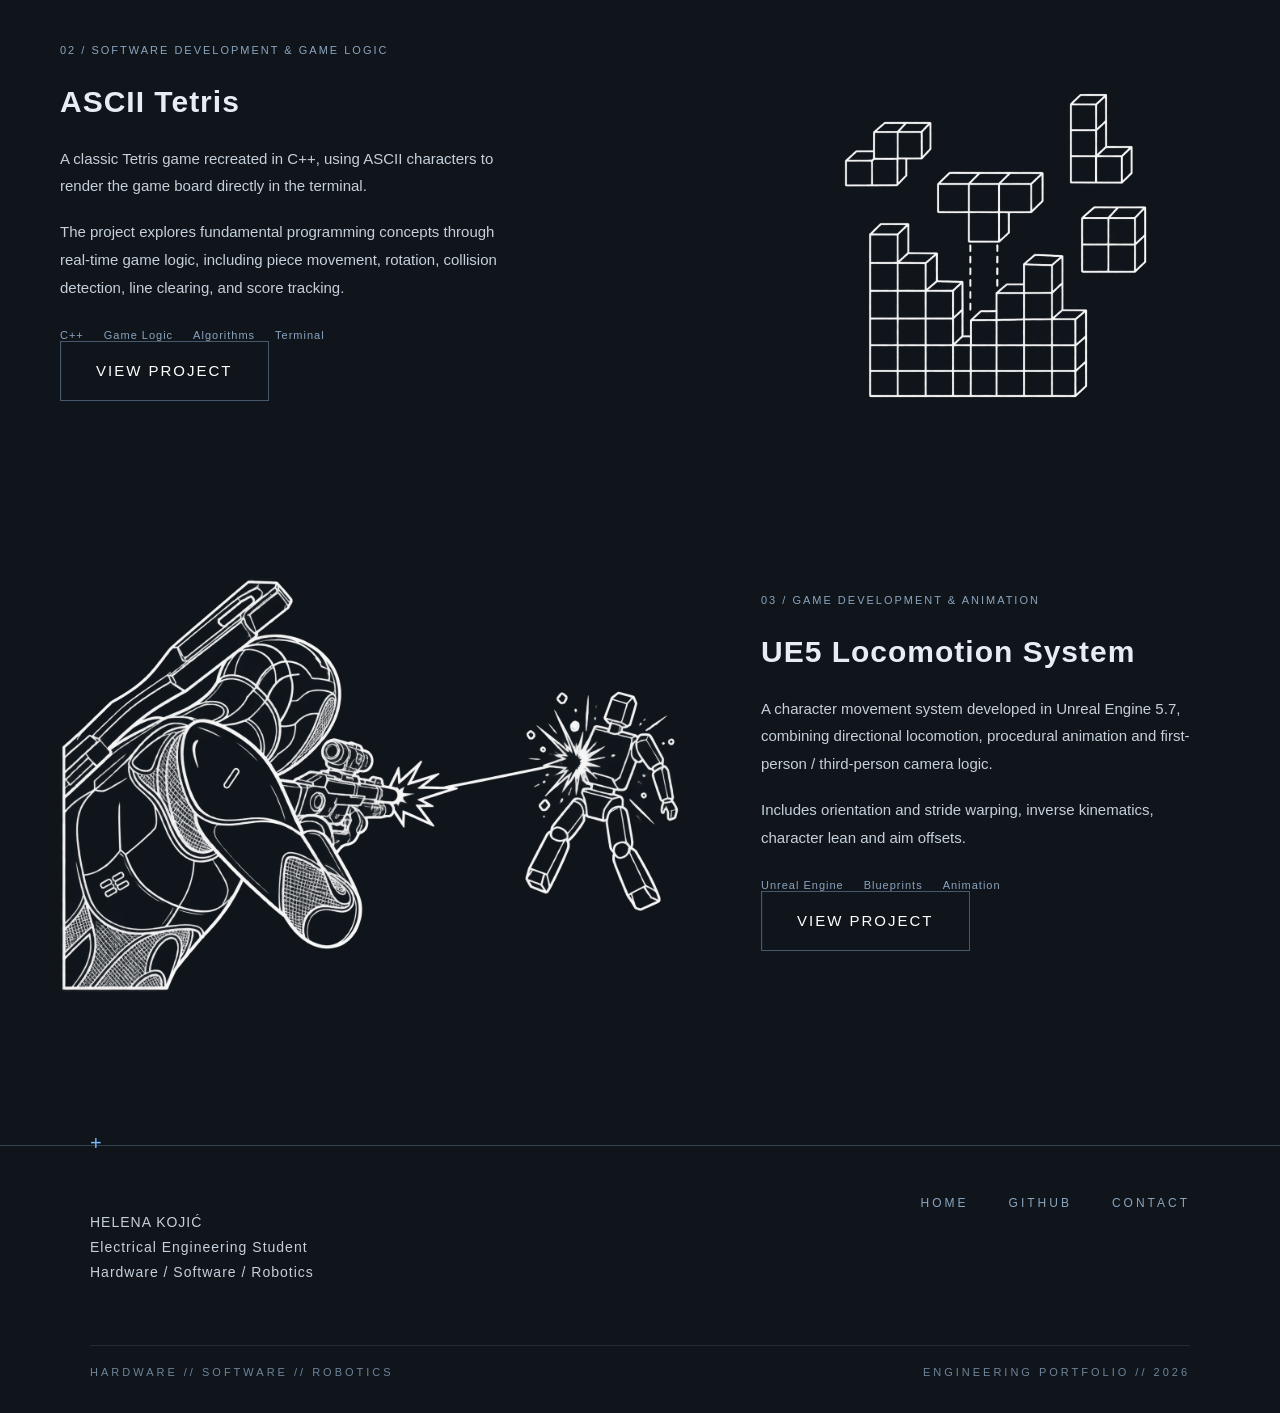
==== commit 7cea43f7: "Remove duplicate project image section Removed duplicate project image section from index.html." ====
--- a/index.html
+++ b/index.html
@@ -115,6 +115,14 @@
             <article class="project">
 
                 
+                <div class="project-image">
+
+                    <img
+                        src="photos/kucicar.PNG"
+                        alt="Technical line illustration of a robot car"
+                    >
+
+                </div>
 
 
                 <div class="project-info">
@@ -151,14 +159,6 @@
             </a>
         </p>
                 </div>
-<div class="project-image">
-
-                    <img
-                        src="photos/kucicar.PNG"
-                        alt="Technical line illustration of a robot car"
-                    >
-
-                </div>
             </article>
 
 <!-- Project 02: ASCII Tetris -->
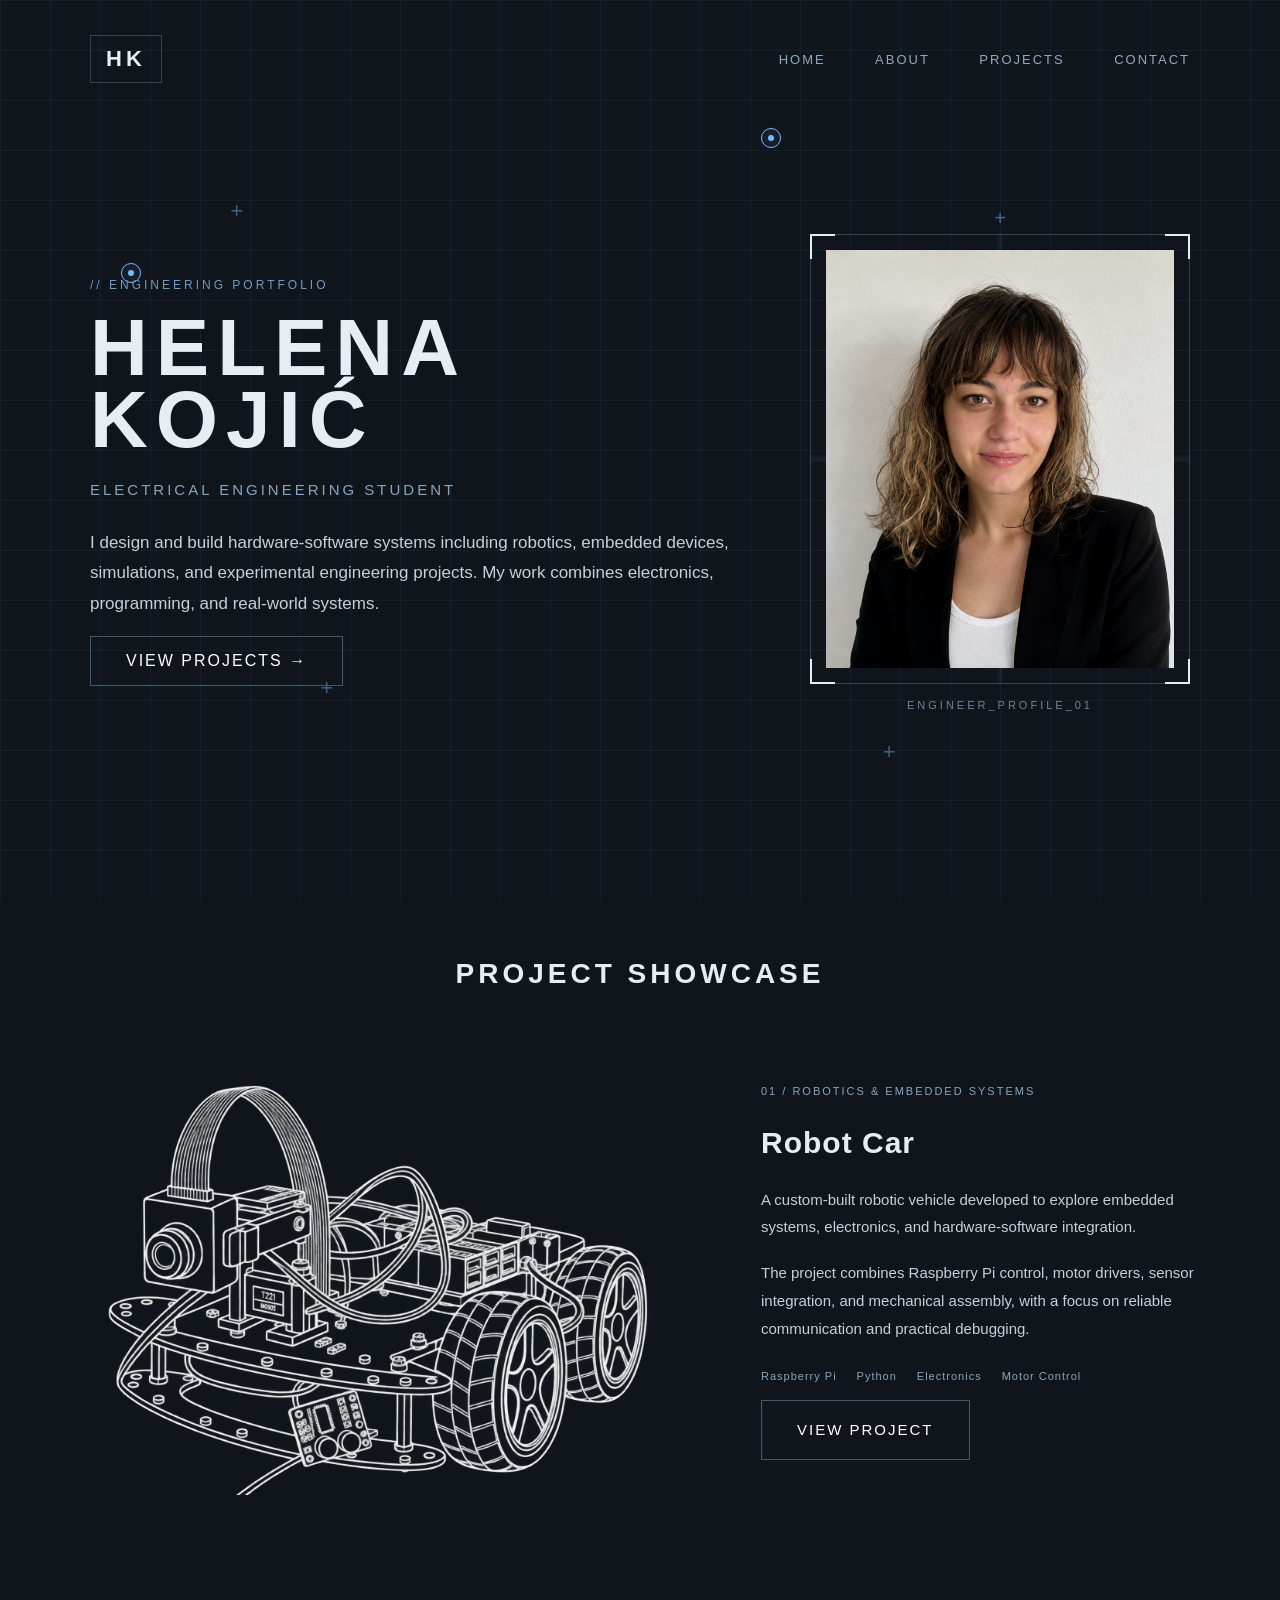
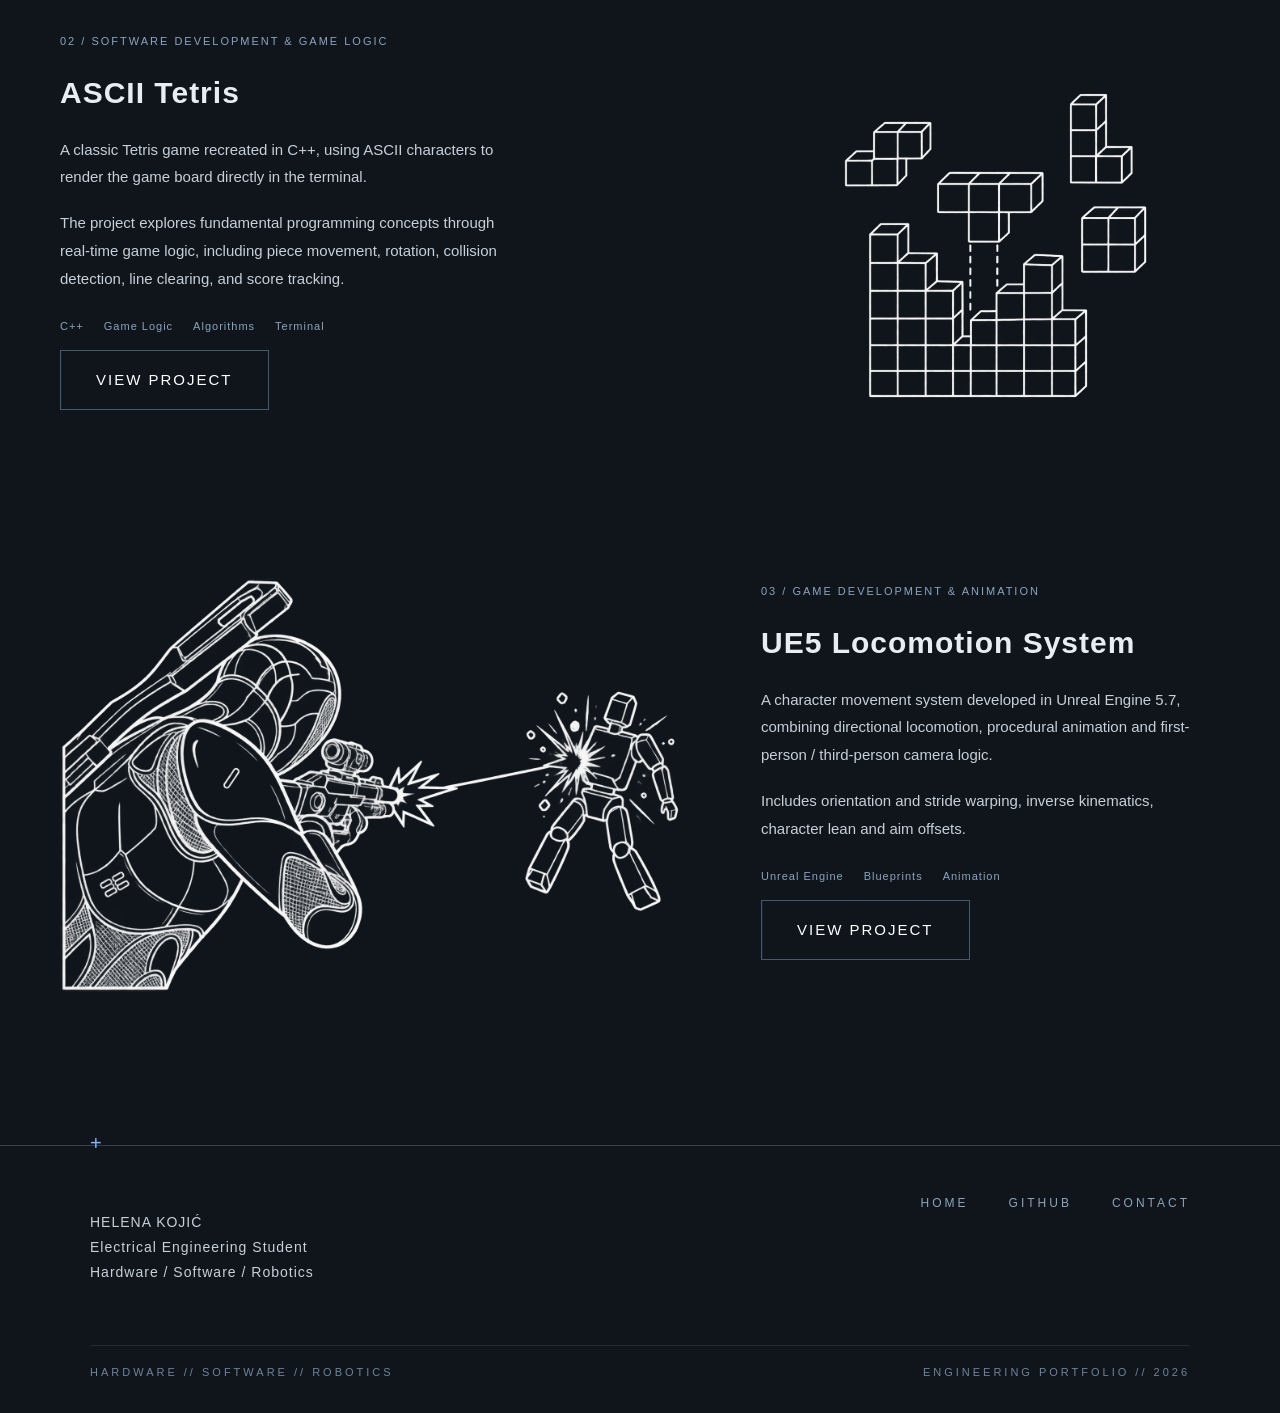
==== commit d287e9ff: "Improve spacing between project sections Added line breaks between project sections for better spaci" ====
--- a/index.html
+++ b/index.html
@@ -153,6 +153,7 @@
                         <span>Motor Control</span>
                         
                     </div>
+                    <br>
         <p>
             <a href="robotcar.html" class="btn">
                 VIEW PROJECT
@@ -202,7 +203,7 @@
             <span>Algorithms</span>
             <span>Terminal</span>
         </div>
-
+<br>
         <p>
             <a href="tetris.html" class="btn">
                 VIEW PROJECT
@@ -254,7 +255,7 @@
                         <span>Blueprints</span>
                         <span>Animation</span>
                     </div>
-
+<br>
                     <p>
                         <a href="ue5-locomotion.html" class="btn">
                             VIEW PROJECT
